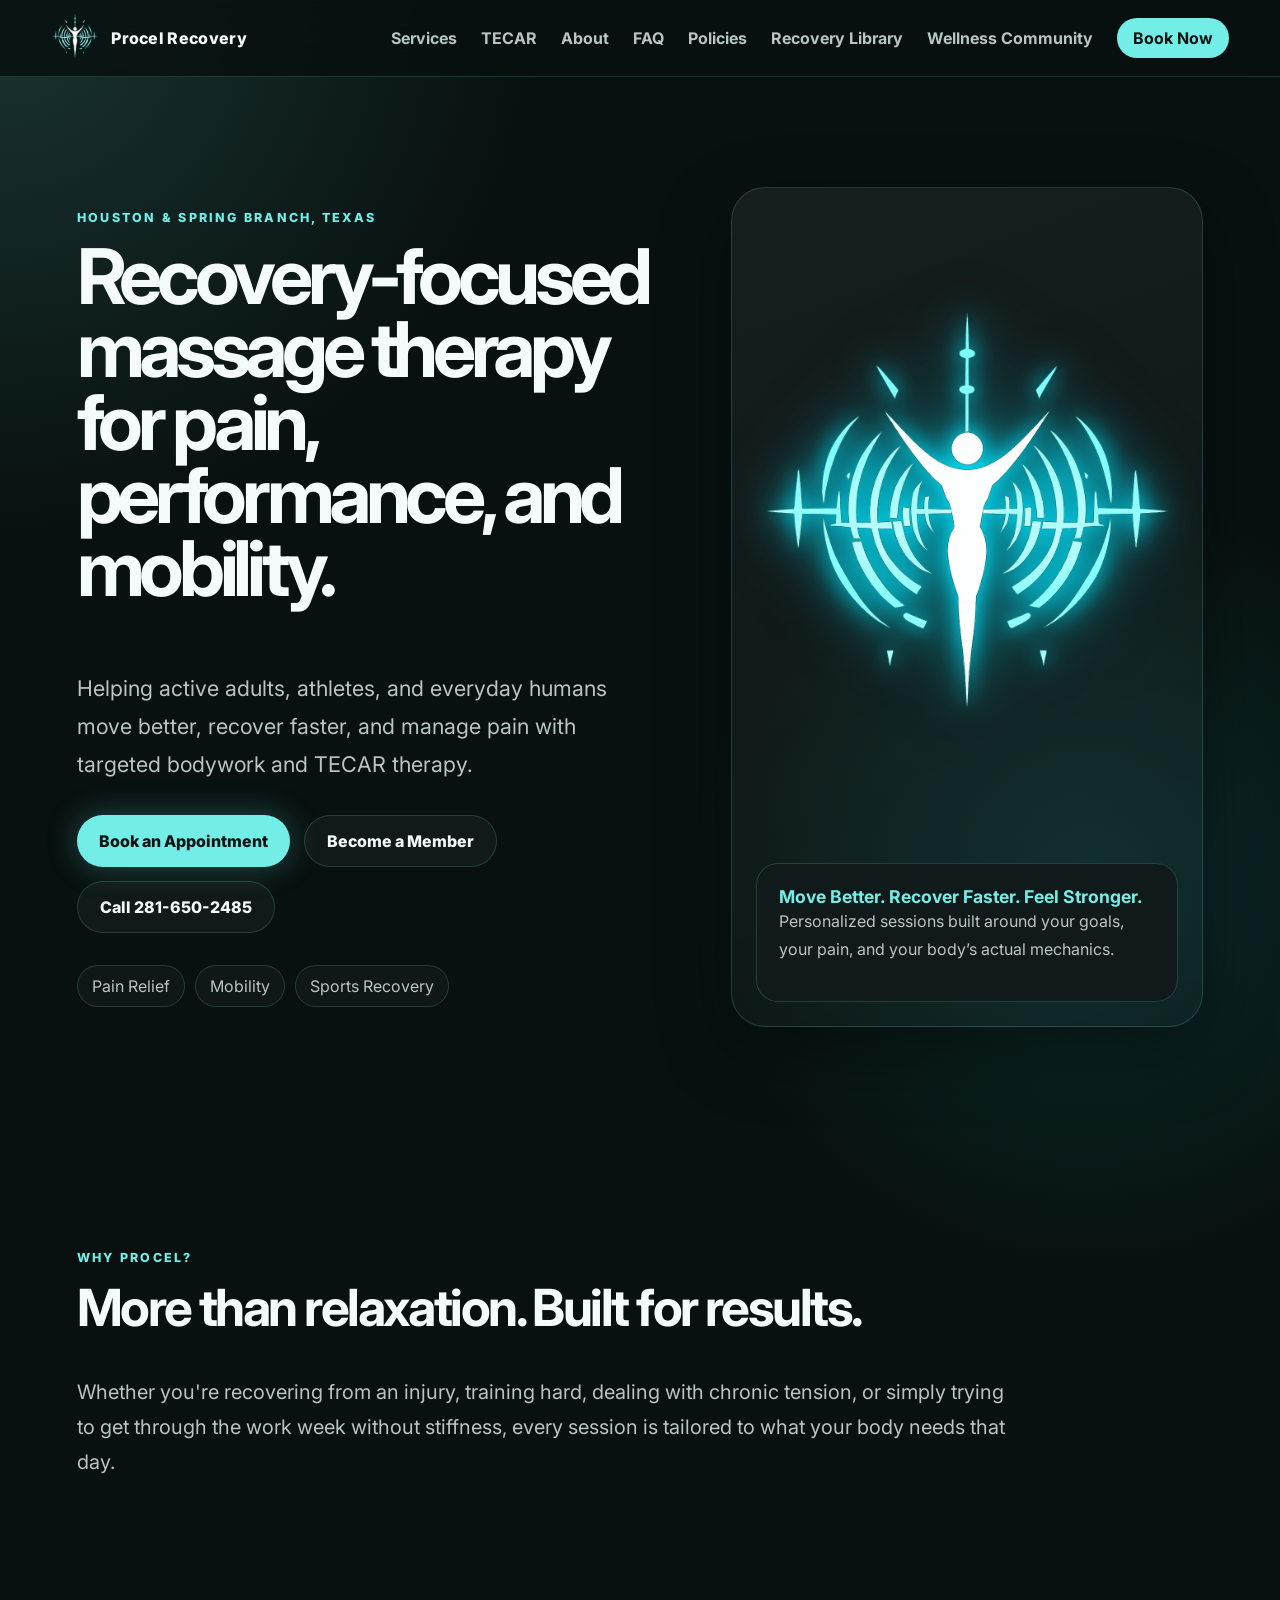
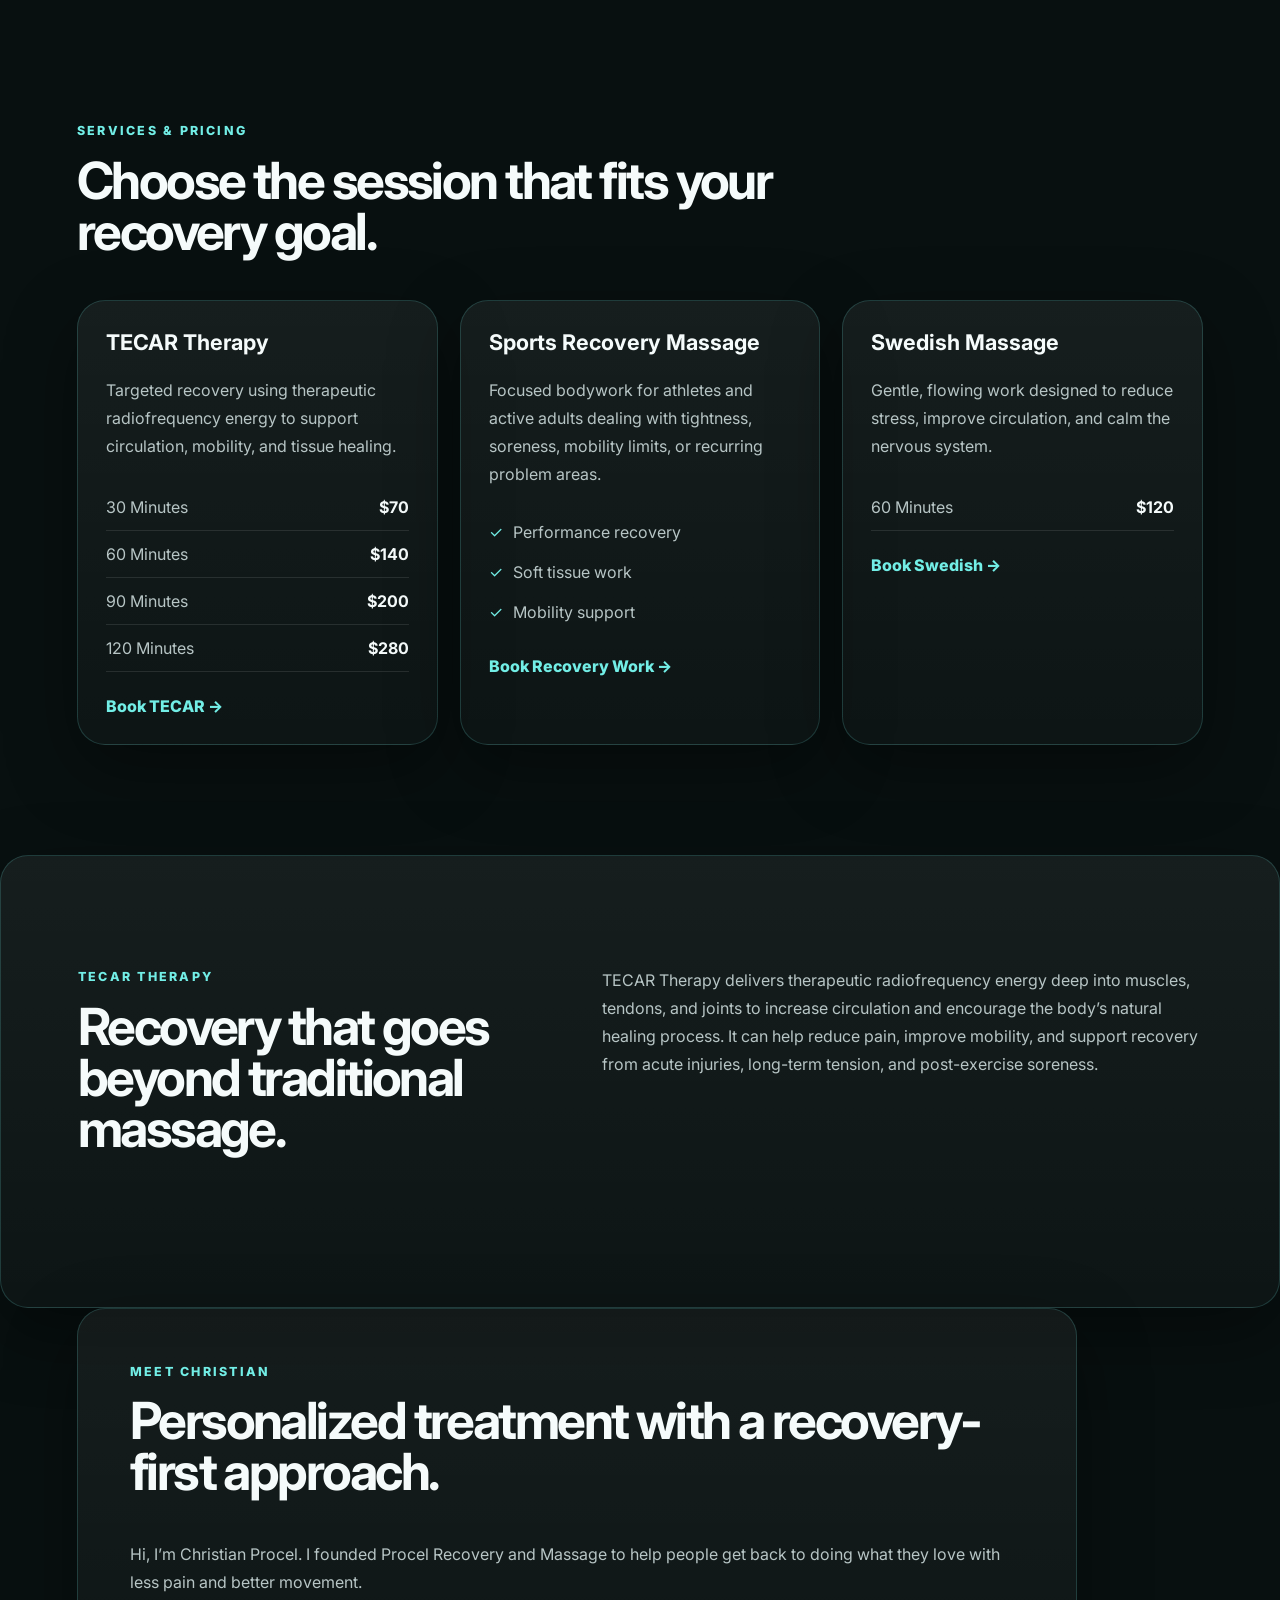
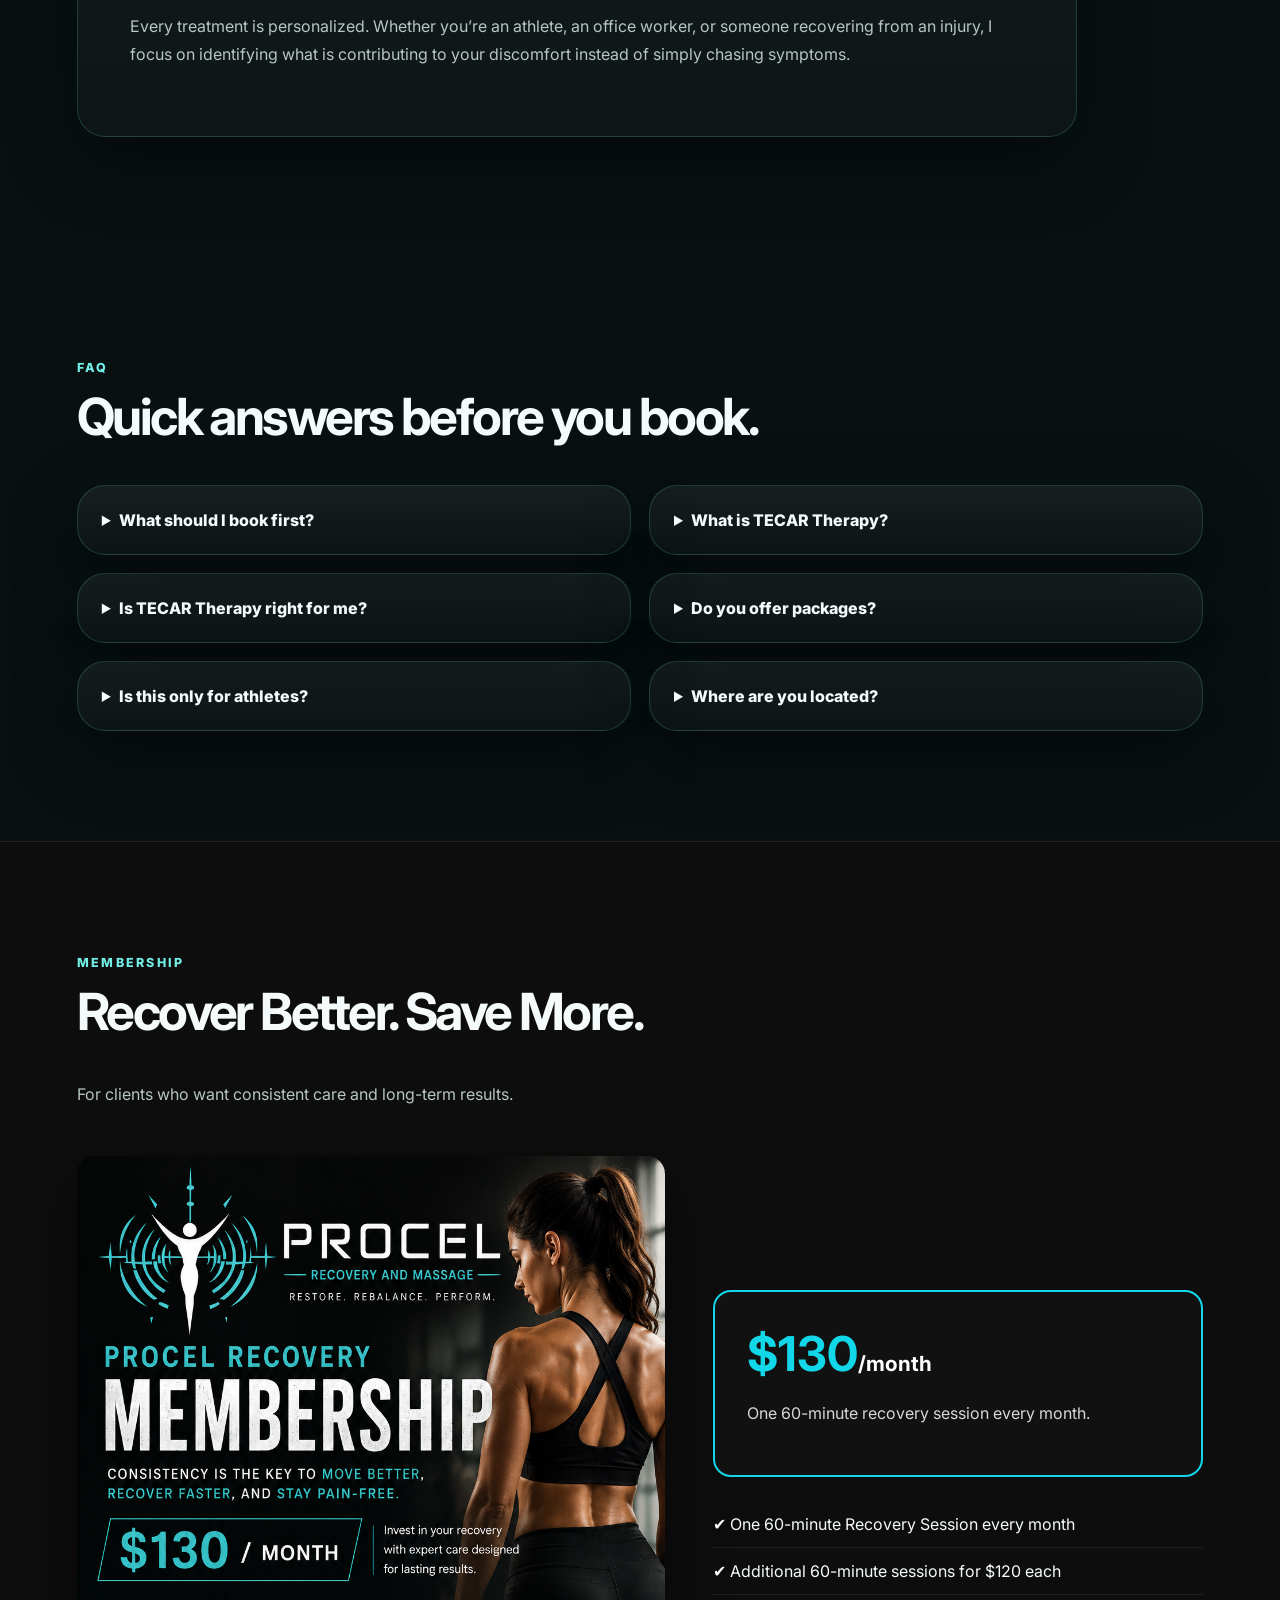
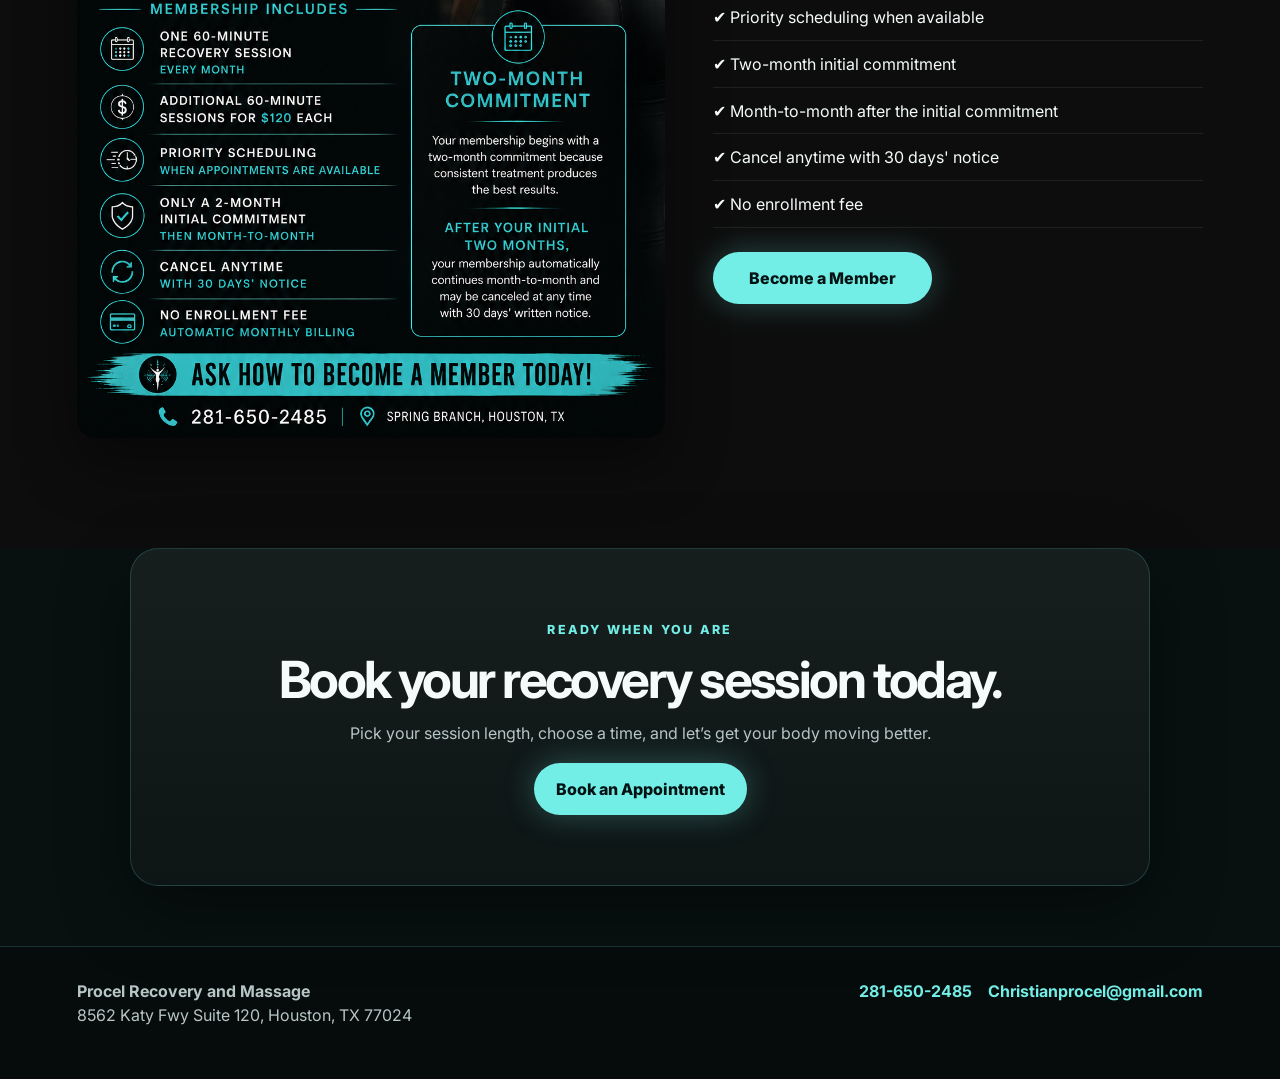
==== index.html @ fd347f40 "Update index.html" ====
<!DOCTYPE html>
<html lang="en">
<head>
  <meta charset="UTF-8" />
  <meta name="viewport" content="width=device-width, initial-scale=1.0" />
  <title>Procel Recovery and Massage | Houston & Spring Branch</title>
  <meta name="description" content="Recovery-focused massage therapy in Houston and Spring Branch. TECAR therapy, sports recovery, mobility work, pain relief, and Swedish massage." />
  <link rel="preconnect" href="https://fonts.googleapis.com">
  <link rel="preconnect" href="https://fonts.gstatic.com" crossorigin>
  <link href="https://fonts.googleapis.com/css2?family=Inter:wght@400;500;600;700;800&display=swap" rel="stylesheet">
  <link rel="stylesheet" href="styles.css" />
</head>
<body>
  <header class="site-header">
    <a class="brand" href="#top" aria-label="Procel Recovery and Massage home">
      <img src="procel-logo.png" alt="Procel Recovery and Massage logo">
      <span>Procel Recovery</span>
    </a>
    <button class="nav-toggle" aria-label="Open menu">☰</button>
    <nav class="site-nav">
      <a href="#services">Services</a>
      <a href="#tecar">TECAR</a>
      <a href="#about">About</a>
      <a href="#faq">FAQ</a>
      <a href="policies.html">Policies</a>
      <a href="recovery-library.html">Recovery Library</a>
      <a href="#partners">Wellness Community</a>
      <a class="nav-book" href="https://ProcelRecovery.as.me/">Book Now</a>
    </nav>
  </header>

  <main id="top">
    <section class="hero section-pad">
      <div class="hero-copy reveal">
        <p class="eyebrow">Houston & Spring Branch, Texas</p>
        <h1>Recovery-focused massage therapy for pain, performance, and mobility.</h1>
        <p class="hero-text">Helping active adults, athletes, and everyday humans move better, recover faster, and manage pain with targeted bodywork and TECAR therapy.</p>
        <div class="hero-actions">
          <a class="button primary" href="https://ProcelRecovery.as.me/">Book an Appointment</a>
          <a class="button secondary" href="#membership">Become a Member</a>
          <a class="button secondary" href="tel:2816502485">Call 281-650-2485</a>
        </div>
        <div class="trust-row">
          <span>Pain Relief</span>
          <span>Mobility</span>
          <span>Sports Recovery</span>
        </div>
      </div>
      <div class="hero-card reveal">
        <img src="procel-logo.png" alt="Procel Recovery and Massage">
        <div class="pulse-card">
          <strong>Move Better. Recover Faster. Feel Stronger.</strong>
          <p>Personalized sessions built around your goals, your pain, and your body’s actual mechanics.</p>
        </div>
      </div>
    </section>

    <section class="section-pad intro reveal">
      <p class="eyebrow">Why Procel?</p>
      <h2>More than relaxation. Built for results.</h2>
      <p>Whether you're recovering from an injury, training hard, dealing with chronic tension, or simply trying to get through the work week without stiffness, every session is tailored to what your body needs that day.</p>
    </section>

    <section id="services" class="section-pad services">
      <div class="section-heading reveal">
        <p class="eyebrow">Services & Pricing</p>
        <h2>Choose the session that fits your recovery goal.</h2>
      </div>
      <div class="cards">
        <article class="service-card reveal">
          <h3>TECAR Therapy</h3>
          <p>Targeted recovery using therapeutic radiofrequency energy to support circulation, mobility, and tissue healing.</p>
          <ul class="price-list">
            <li><span>30 Minutes</span><strong>$70</strong></li>
            <li><span>60 Minutes</span><strong>$140</strong></li>
            <li><span>90 Minutes</span><strong>$200</strong></li>
            <li><span>120 Minutes</span><strong>$280</strong></li>
          </ul>
          <a class="text-link" href="https://ProcelRecovery.as.me/">Book TECAR →</a>
        </article>

        <article class="service-card reveal">
          <h3>Sports Recovery Massage</h3>
          <p>Focused bodywork for athletes and active adults dealing with tightness, soreness, mobility limits, or recurring problem areas.</p>
          <ul class="check-list">
            <li>Performance recovery</li>
            <li>Soft tissue work</li>
            <li>Mobility support</li>
          </ul>
          <a class="text-link" href="https://ProcelRecovery.as.me/">Book Recovery Work →</a>
        </article>

        <article class="service-card reveal">
          <h3>Swedish Massage</h3>
          <p>Gentle, flowing work designed to reduce stress, improve circulation, and calm the nervous system.</p>
          <ul class="price-list">
            <li><span>60 Minutes</span><strong>$120</strong></li>
          </ul>
          <a class="text-link" href="https://ProcelRecovery.as.me/">Book Swedish →</a>
        </article>
      </div>
    </section>

    <section id="tecar" class="section-pad tecar reveal">
      <div>
        <p class="eyebrow">TECAR Therapy</p>
        <h2>Recovery that goes beyond traditional massage.</h2>
      </div>
      <p>TECAR Therapy delivers therapeutic radiofrequency energy deep into muscles, tendons, and joints to increase circulation and encourage the body’s natural healing process. It can help reduce pain, improve mobility, and support recovery from acute injuries, long-term tension, and post-exercise soreness.</p>
    </section>

    <section id="about" class="section-pad about">
      <div class="about-box reveal">
        <p class="eyebrow">Meet Christian</p>
        <h2>Personalized treatment with a recovery-first approach.</h2>
        <p>Hi, I’m Christian Procel. I founded Procel Recovery and Massage to help people get back to doing what they love with less pain and better movement.</p>
        <p>Every treatment is personalized. Whether you’re an athlete, an office worker, or someone recovering from an injury, I focus on identifying what is contributing to your discomfort instead of simply chasing symptoms.</p>
      </div>
    </section>

    <section id="faq" class="section-pad faq">
      <div class="section-heading reveal">
        <p class="eyebrow">FAQ</p>
        <h2>Quick answers before you book.</h2>
      </div>
      <div class="faq-grid">
        <details class="reveal">
          <summary>What should I book first?</summary>
          <p>If you are unsure, start with 60 minutes. Choose 90 or 120 minutes for multiple problem areas or deeper recovery work.</p>
        </details>
        <details class="reveal">
          <summary>What is TECAR Therapy?</summary>
          <p>TECAR uses therapeutic radiofrequency energy to create deep tissue warmth, improve circulation, and support natural recovery.</p>
        </details>
  <details class="reveal"><summary>Is TECAR Therapy right for me?</summary>
  <p>
    TECAR Therapy is safe and effective for many people, but it is not appropriate for everyone.
    TECAR may not be recommended if you have a pacemaker or implanted electronic device, are pregnant,
    have active cancer in the treatment area, an active infection or fever, uncontrolled bleeding or a
    bleeding disorder, severe loss of sensation in the treatment area, or certain metal implants depending
    on their location and the treatment area.
  </p>
  <p>
    Before every session, we will review your health history to make sure TECAR Therapy is appropriate
    for you. If there are any concerns, I can discuss alternative treatment options or adjust your session.
  </p>
</details>

<details class="reveal">
  <summary>Do you offer packages?</summary>
  <p>
    Yes. I offer a package of 5 one-hour sessions for $600 and a package of
    5 ninety-minute sessions for $900.
  </p>
  <p>
    Packages are a great option for clients recovering from an injury, managing chronic pain,
    or working toward long-term mobility goals.
  </p>
</details>
      <details class="reveal">
  <summary>Is this only for athletes?</summary>
  <p>No. Athletes love recovery work, but this is also for people with desk tension, chronic tightness, stress, and everyday aches.</p>
</details>
        <details class="reveal">
          <summary>Where are you located?</summary>
          <p>8562 Katy Fwy Suite 120, Houston, TX 77024, serving Houston and Spring Branch.</p>
        </details>
      </div>
    </section>
<section id="membership" class="section-pad membership">

    <div class="section-heading reveal">
        <p class="eyebrow">Membership</p>
        <h2>Recover Better. Save More.</h2>
        <p>
            For clients who want consistent care and long-term results.
        </p>
    </div>

    <div class="membership-grid">

        <div class="membership-image reveal">
            <img src="membership-flyer.png" alt="Procel Recovery Membership">
        </div>

        <div class="membership-details reveal">

            <div class="price-box">
                <h3>$130<span>/month</span></h3>
                <p>One 60-minute recovery session every month.</p>
            </div>

            <ul class="membership-list">
                <li>✔ One 60-minute Recovery Session every month</li>
                <li>✔ Additional 60-minute sessions for $120 each</li>
                <li>✔ Priority scheduling when available</li>
                <li>✔ Two-month initial commitment</li>
                <li>✔ Month-to-month after the initial commitment</li>
                <li>✔ Cancel anytime with 30 days' notice</li>
                <li>✔ No enrollment fee</li>
            </ul>

            <a class="button primary"
               href="https://ProcelRecovery.as.me/"
               target="_blank">
               Become a Member
            </a>

        </div>

    </div>

</section>
    <section class="cta section-pad reveal">
      <p class="eyebrow">Ready when you are</p>
      <h2>Book your recovery session today.</h2>
      <p>Pick your session length, choose a time, and let’s get your body moving better.</p>
      <a class="button primary" href="https://ProcelRecovery.as.me/">Book an Appointment</a>
    </section>
  </main>

  <footer class="site-footer">
    <div>
      <strong>Procel Recovery and Massage</strong>
      <p>8562 Katy Fwy Suite 120, Houston, TX 77024</p>
    </div>
    <div class="footer-links">
      <a href="tel:2816502485">281-650-2485</a>
      <a href="mailto:Christianprocel@gmail.com">Christianprocel@gmail.com</a>
    </div>
  </footer>

  <script src="script.js"></script>
</body>
</html>
---- styles.css ----
:root {
  --bg: #081010;
  --panel: #111a1b;
  --panel-2: #172223;
  --text: #f5fbfb;
  --muted: #b7c5c5;
  --teal: #72eee6;
  --teal-dark: #1aa7a1;
  --line: rgba(114, 238, 230, .18);
  --shadow: 0 24px 70px rgba(0,0,0,.38);
}

* { box-sizing: border-box; }
html { scroll-behavior: smooth; }
body {
  margin: 0;
  font-family: Inter, system-ui, -apple-system, BlinkMacSystemFont, "Segoe UI", sans-serif;
  color: var(--text);
  background:
    radial-gradient(circle at top left, rgba(114,238,230,.16), transparent 34rem),
    radial-gradient(circle at 85% 15%, rgba(26,167,161,.18), transparent 25rem),
    var(--bg);
}

a { color: inherit; }

.site-header {
  position: sticky;
  top: 0;
  z-index: 20;
  display: flex;
  align-items: center;
  justify-content: space-between;
  padding: 14px clamp(18px, 4vw, 56px);
  background: rgba(8,16,16,.84);
  border-bottom: 1px solid var(--line);
  backdrop-filter: blur(16px);
}

.brand {
  display: flex;
  align-items: center;
  gap: 12px;
  text-decoration: none;
  font-weight: 800;
  letter-spacing: .02em;
}
.brand img { width: 48px; height: 48px; object-fit: cover; border-radius: 10px; }

.site-nav { display: flex; align-items: center; gap: 24px; color: var(--muted); font-weight: 700; }
.site-nav a { text-decoration: none; }
.site-nav a:hover { color: var(--teal); }
.nav-book { padding: 10px 16px; color: #031313 !important; background: var(--teal); border-radius: 999px; }
.nav-toggle { display: none; background: none; color: var(--text); border: 0; font-size: 28px; }

.section-pad { padding: clamp(64px, 9vw, 110px) clamp(20px, 6vw, 88px); }
.hero { display: grid; grid-template-columns: 1.1fr .9fr; gap: clamp(36px, 6vw, 90px); align-items: center; min-height: 88vh; }
.eyebrow { color: var(--teal); text-transform: uppercase; letter-spacing: .18em; font-size: .78rem; font-weight: 800; }
h1, h2, h3, p { margin-top: 0; }
h1 { font-size: clamp(2.5rem, 6vw, 5.7rem); line-height: .95; letter-spacing: -.07em; max-width: 950px; }
h2 { font-size: clamp(2rem, 4vw, 3.8rem); line-height: 1; letter-spacing: -.05em; }
h3 { font-size: 1.35rem; }
p { color: var(--muted); line-height: 1.75; }
.hero-text { font-size: clamp(1.05rem, 2vw, 1.35rem); max-width: 740px; }
.hero-actions { display: flex; flex-wrap: wrap; gap: 14px; margin: 32px 0; }
.button { display: inline-flex; align-items: center; justify-content: center; min-height: 52px; padding: 0 22px; border-radius: 999px; text-decoration: none; font-weight: 800; }
.primary { background: var(--teal); color: #031313; box-shadow: 0 0 32px rgba(114,238,230,.28); }
.secondary { border: 1px solid var(--line); color: var(--text); background: rgba(255,255,255,.04); }
.trust-row { display: flex; flex-wrap: wrap; gap: 10px; color: var(--muted); }
.trust-row span { border: 1px solid var(--line); padding: 10px 14px; border-radius: 999px; background: rgba(255,255,255,.03); }
.hero-card { border: 1px solid var(--line); border-radius: 34px; padding: 24px; background: linear-gradient(160deg, rgba(255,255,255,.06), rgba(255,255,255,.02)); box-shadow: var(--shadow); }
.hero-card img { width: 100%; display: block; border-radius: 22px; }
.pulse-card { margin-top: 18px; padding: 22px; border-radius: 22px; background: var(--panel); border: 1px solid var(--line); }
.pulse-card strong { color: var(--teal); font-size: 1.1rem; }

.intro { max-width: 1100px; }
.intro p:last-child { font-size: 1.25rem; }
.section-heading { max-width: 850px; margin-bottom: 34px; }
.cards { display: grid; grid-template-columns: repeat(3, minmax(0, 1fr)); gap: 22px; }
.service-card, details, .about-box, .tecar, .cta {
  border: 1px solid var(--line);
  background: linear-gradient(180deg, rgba(255,255,255,.06), rgba(255,255,255,.025));
  border-radius: 28px;
  box-shadow: var(--shadow);
}
.service-card { padding: 28px; min-height: 390px; }
.price-list, .check-list { list-style: none; padding: 0; margin: 24px 0; }
.price-list li { display: flex; justify-content: space-between; gap: 18px; padding: 13px 0; border-bottom: 1px solid rgba(255,255,255,.1); color: var(--muted); }
.price-list strong { color: var(--text); }
.check-list li { padding: 10px 0; color: var(--muted); }
.check-list li::before { content: "✓"; color: var(--teal); margin-right: 10px; }
.text-link { color: var(--teal); text-decoration: none; font-weight: 800; }
.tecar { display: grid; grid-template-columns: .9fr 1.1fr; gap: 34px; align-items: start; }
.about { padding-top: 0; }
.about-box { max-width: 1000px; padding: clamp(28px, 5vw, 52px); }
.faq-grid { display: grid; grid-template-columns: repeat(2, minmax(0, 1fr)); gap: 18px; }
details { padding: 24px; }
summary { cursor: pointer; font-weight: 800; color: var(--text); }
details p { margin: 16px 0 0; }
.cta { text-align: center; max-width: 1020px; margin: 0 auto 60px; padding: clamp(36px, 6vw, 70px); }
.cta h2 { margin-bottom: 14px; }
.site-footer { display: flex; justify-content: space-between; gap: 22px; padding: 34px clamp(20px, 6vw, 88px); border-top: 1px solid var(--line); color: var(--muted); background: #060b0b; }
.footer-links { display: flex; flex-wrap: wrap; gap: 16px; }
.footer-links a { color: var(--teal); text-decoration: none; font-weight: 700; }
.reveal { opacity: 0; transform: translateY(20px); transition: opacity .7s ease, transform .7s ease; }
.reveal.visible { opacity: 1; transform: translateY(0); }

@media (max-width: 900px) {
  .nav-toggle { display: block; }
  .site-nav { position: absolute; top: 77px; left: 14px; right: 14px; display: none; flex-direction: column; align-items: stretch; padding: 18px; background: var(--panel); border: 1px solid var(--line); border-radius: 22px; }
  .site-nav.open { display: flex; }
  .hero, .tecar { grid-template-columns: 1fr; }
  .cards, .faq-grid { grid-template-columns: 1fr; }
  .site-footer { flex-direction: column; }
  h1 { font-size: clamp(2.65rem, 14vw, 4rem); }
}

.hero-card img {
  filter:
    drop-shadow(0 0 10px #00e5ff)
    drop-shadow(0 0 20px rgba(0, 229, 255, 0.55))
    drop-shadow(0 0 35px rgba(0, 229, 255, 0.3));
  animation: logoPulse 2.8s ease-in-out infinite;
}

@keyframes logoPulse {
  0%, 100% {
    filter:
      drop-shadow(0 0 8px #00e5ff)
      drop-shadow(0 0 18px rgba(0, 229, 255, 0.45))
      drop-shadow(0 0 30px rgba(0, 229, 255, 0.25));
    transform: scale(1);
  }

  50% {
    filter:
      drop-shadow(0 0 14px #00e5ff)
      drop-shadow(0 0 28px rgba(0, 229, 255, 0.65))
      drop-shadow(0 0 45px rgba(0, 229, 255, 0.35));
    transform: scale(1.02);
  }
}
/* ==========================
   MEMBERSHIP SECTION
========================== */

.membership{
    background:#0d0d0d;
    border-top:1px solid rgba(255,255,255,.08);
}

.membership-grid{
    display:grid;
    grid-template-columns:1.2fr 1fr;
    gap:3rem;
    align-items:center;
    margin-top:3rem;
}

.membership-image img{
    width:100%;
    border-radius:18px;
    box-shadow:0 25px 60px rgba(0,0,0,.45);
    display:block;
}

.membership-details{
    display:flex;
    flex-direction:column;
    gap:1.5rem;
}

.price-box{
    background:#111;
    border:2px solid #12d7e8;
    border-radius:18px;
    padding:2rem;
}

.price-box h3{
    margin:0;
    font-size:3rem;
    color:#12d7e8;
}

.price-box span{
    font-size:1.3rem;
    color:#ffffff;
}

.price-box p{
    margin-top:1rem;
    color:#d7d7d7;
}

.membership-list{
    list-style:none;
    padding:0;
    margin:0;
}

.membership-list li{
    padding:.8rem 0;
    border-bottom:1px solid rgba(255,255,255,.08);
}

#membership .button{
    width:fit-content;
    padding:16px 36px;
}

@media(max-width:900px){

    .membership-grid{
        grid-template-columns:1fr;
    }

    .membership-image{
        order:1;
    }

    .membership-details{
        order:2;
    }

    .price-box h3{
        font-size:2.3rem;
    }

}
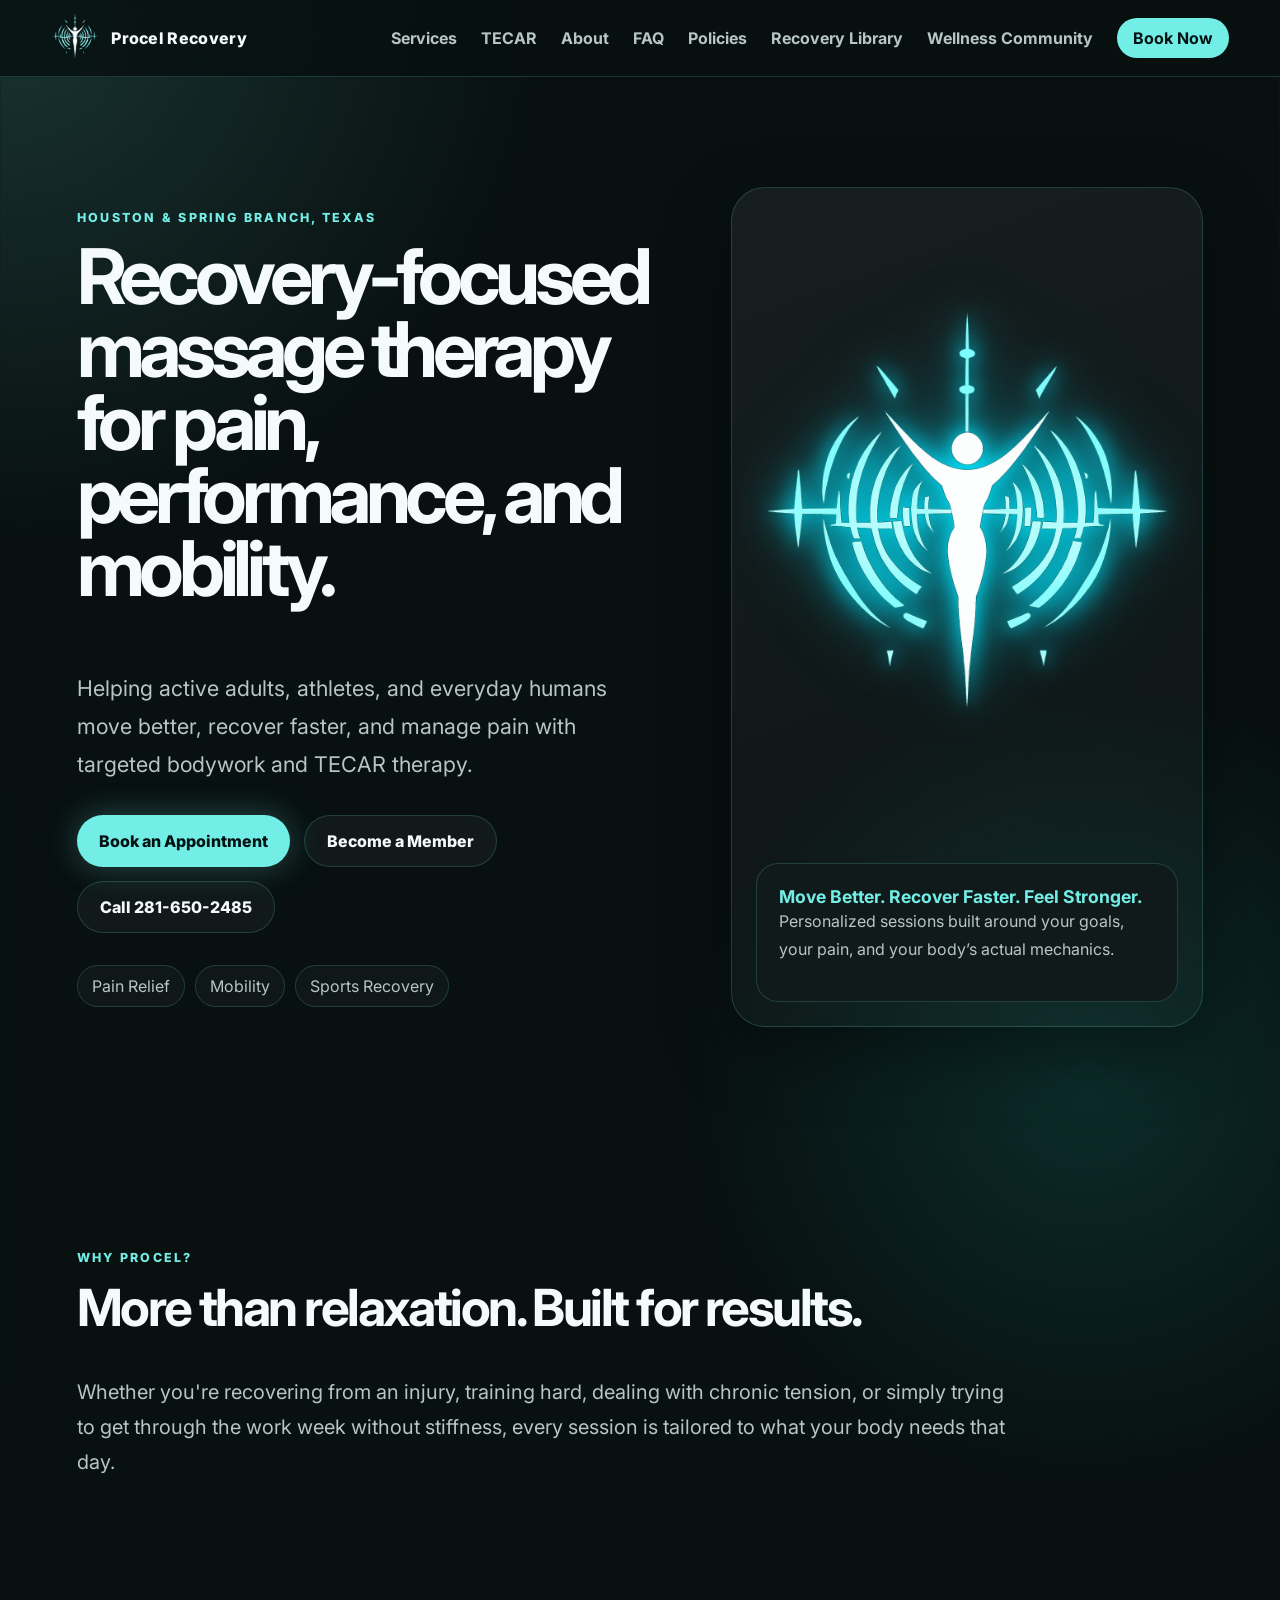
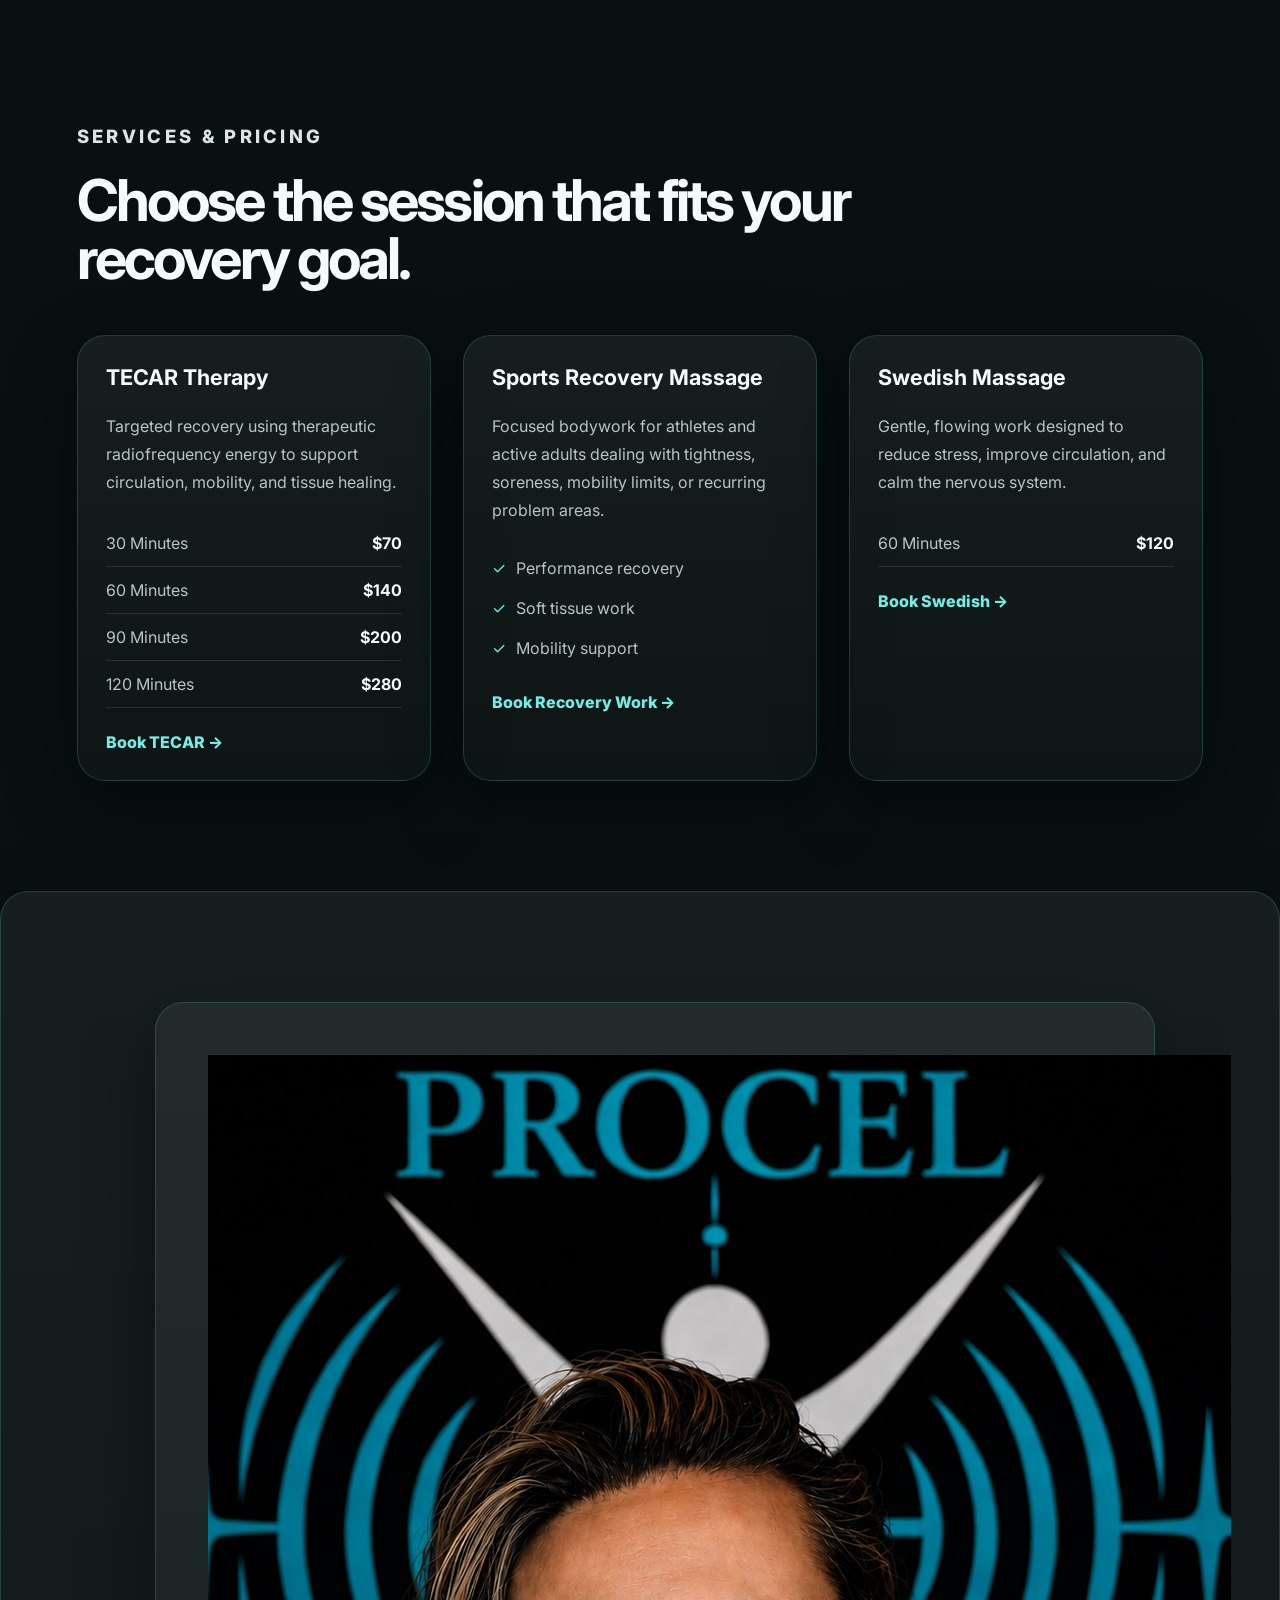
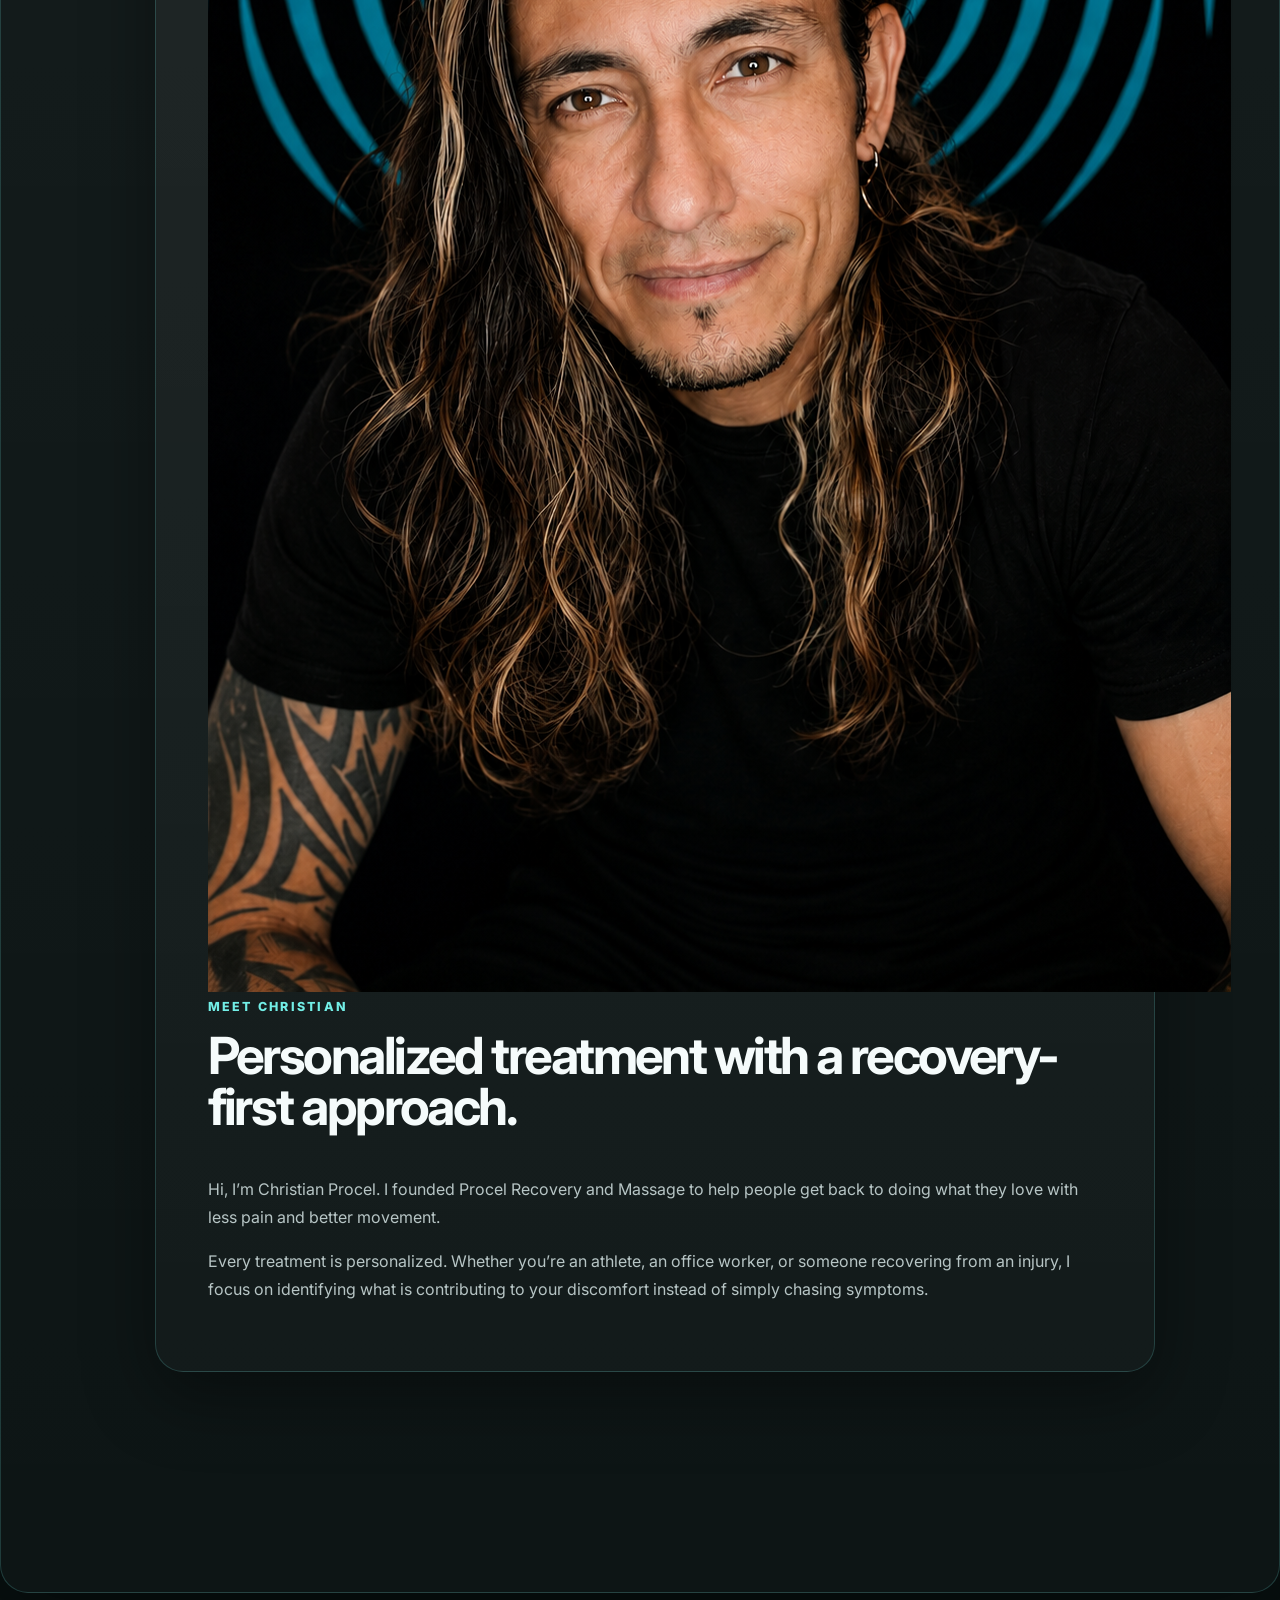
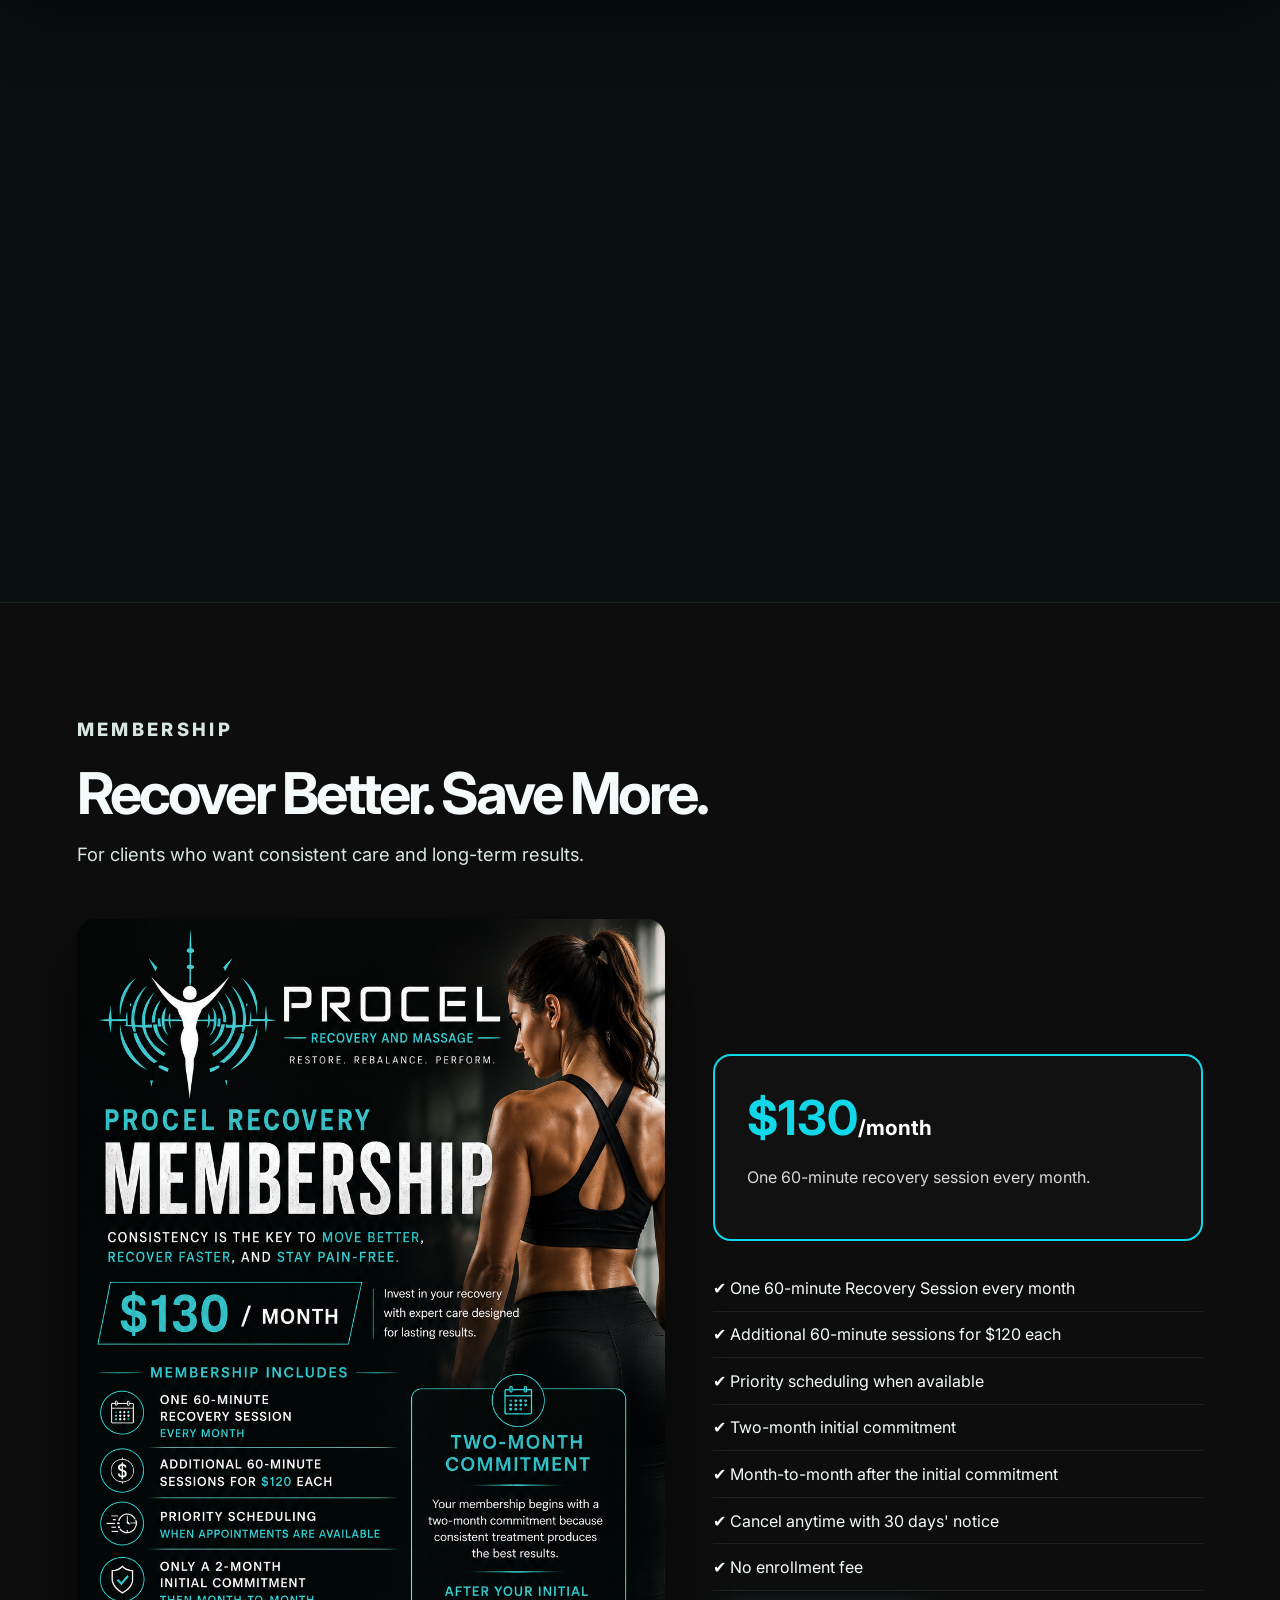
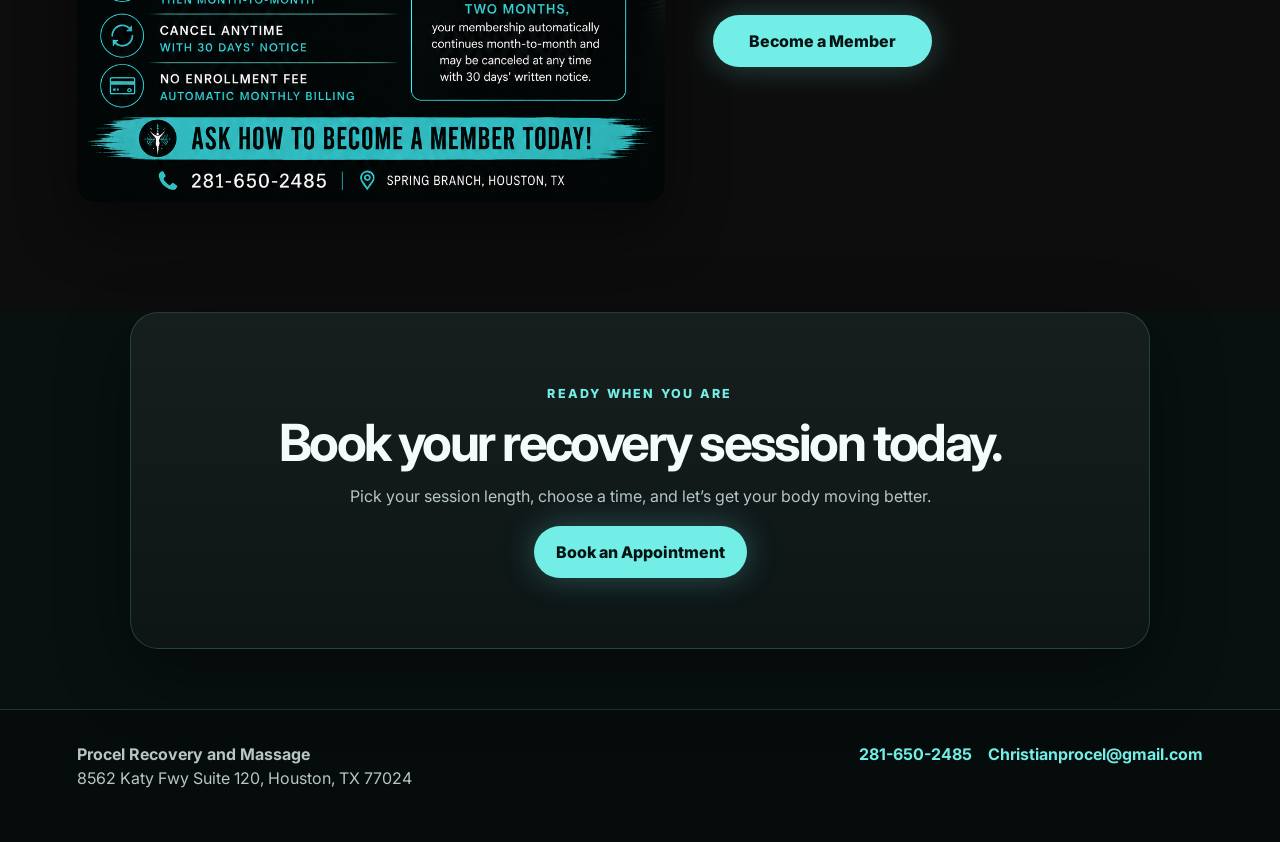
==== commit 98d3f26e: "Update index.html" ====
--- a/index.html
+++ b/index.html
@@ -24,7 +24,7 @@
       <a href="#faq">FAQ</a>
       <a href="policies.html">Policies</a>
       <a href="recovery-library.html">Recovery Library</a>
-      <a href="#partners">Wellness Community</a>
+      <a href="partners.html">Wellness Community</a>
       <a class="nav-book" href="https://ProcelRecovery.as.me/">Book Now</a>
     </nav>
   </header>
@@ -102,14 +102,24 @@
     </section>
 
     <section id="tecar" class="section-pad tecar reveal">
-      <div>
-        <p class="eyebrow">TECAR Therapy</p>
-        <h2>Recovery that goes beyond traditional massage.</h2>
-      </div>
-      <p>TECAR Therapy delivers therapeutic radiofrequency energy deep into muscles, tendons, and joints to increase circulation and encourage the body’s natural healing process. It can help reduce pain, improve mobility, and support recovery from acute injuries, long-term tension, and post-exercise soreness.</p>
-    </section>
-
-    <section id="about" class="section-pad about">
+     <section id="about" class="section-pad about">
+  <div class="about-box about-profile reveal">
+
+    <div class="about-photo">
+      <img src="Christian-Procel.png" alt="Christian Procel, founder of Procel Recovery and Massage">
+    </div>
+
+    <div class="about-content">
+      <p class="eyebrow">Meet Christian</p>
+      <h2>Personalized treatment with a recovery-first approach.</h2>
+
+      <p>Hi, I’m Christian Procel. I founded Procel Recovery and Massage to help people get back to doing what they love with less pain and better movement.</p>
+
+      <p>Every treatment is personalized. Whether you’re an athlete, an office worker, or someone recovering from an injury, I focus on identifying what is contributing to your discomfort instead of simply chasing symptoms.</p>
+    </div>
+
+  </div>
+</section>
       <div class="about-box reveal">
         <p class="eyebrow">Meet Christian</p>
         <h2>Personalized treatment with a recovery-first approach.</h2>
--- a/styles.css
+++ b/styles.css
@@ -228,3 +228,61 @@
     }
 
 }
+/* Wellness Community */
+.cards{
+    display:grid;
+    grid-template-columns:repeat(auto-fit,minmax(320px,1fr));
+    gap:2rem;
+    margin-top:3rem;
+}
+
+.card{
+    background:rgba(255,255,255,.04);
+    border:1px solid rgba(255,255,255,.08);
+    border-radius:20px;
+    overflow:hidden;
+    transition:.3s;
+}
+
+.card:hover{
+    transform:translateY(-6px);
+    border-color:#5ff2d0;
+    box-shadow:0 15px 35px rgba(95,242,208,.15);
+}
+
+.card img{
+    width:100%;
+    height:240px;
+    object-fit:contain;
+    background:#fff;
+    padding:1rem;
+}
+
+.card h3{
+    margin:1.25rem 1.25rem .5rem;
+}
+
+.card p{
+    margin:0 1.25rem 1.5rem;
+    color:#c9d6d2;
+    line-height:1.6;
+}
+
+.card .button{
+    margin:0 1.25rem 1.5rem;
+    display:inline-block;
+}
+.section-heading p{
+    font-size:1.15rem;
+    line-height:1.8;
+    max-width:850px;
+    color:#d8e6e2;
+}
+.section-heading h2{
+    font-size:3.6rem;
+    margin-bottom:1rem;
+}
+.card .button:hover{
+    transform:translateY(-2px);
+    box-shadow:0 8px 20px rgba(95,242,208,.35);
+}
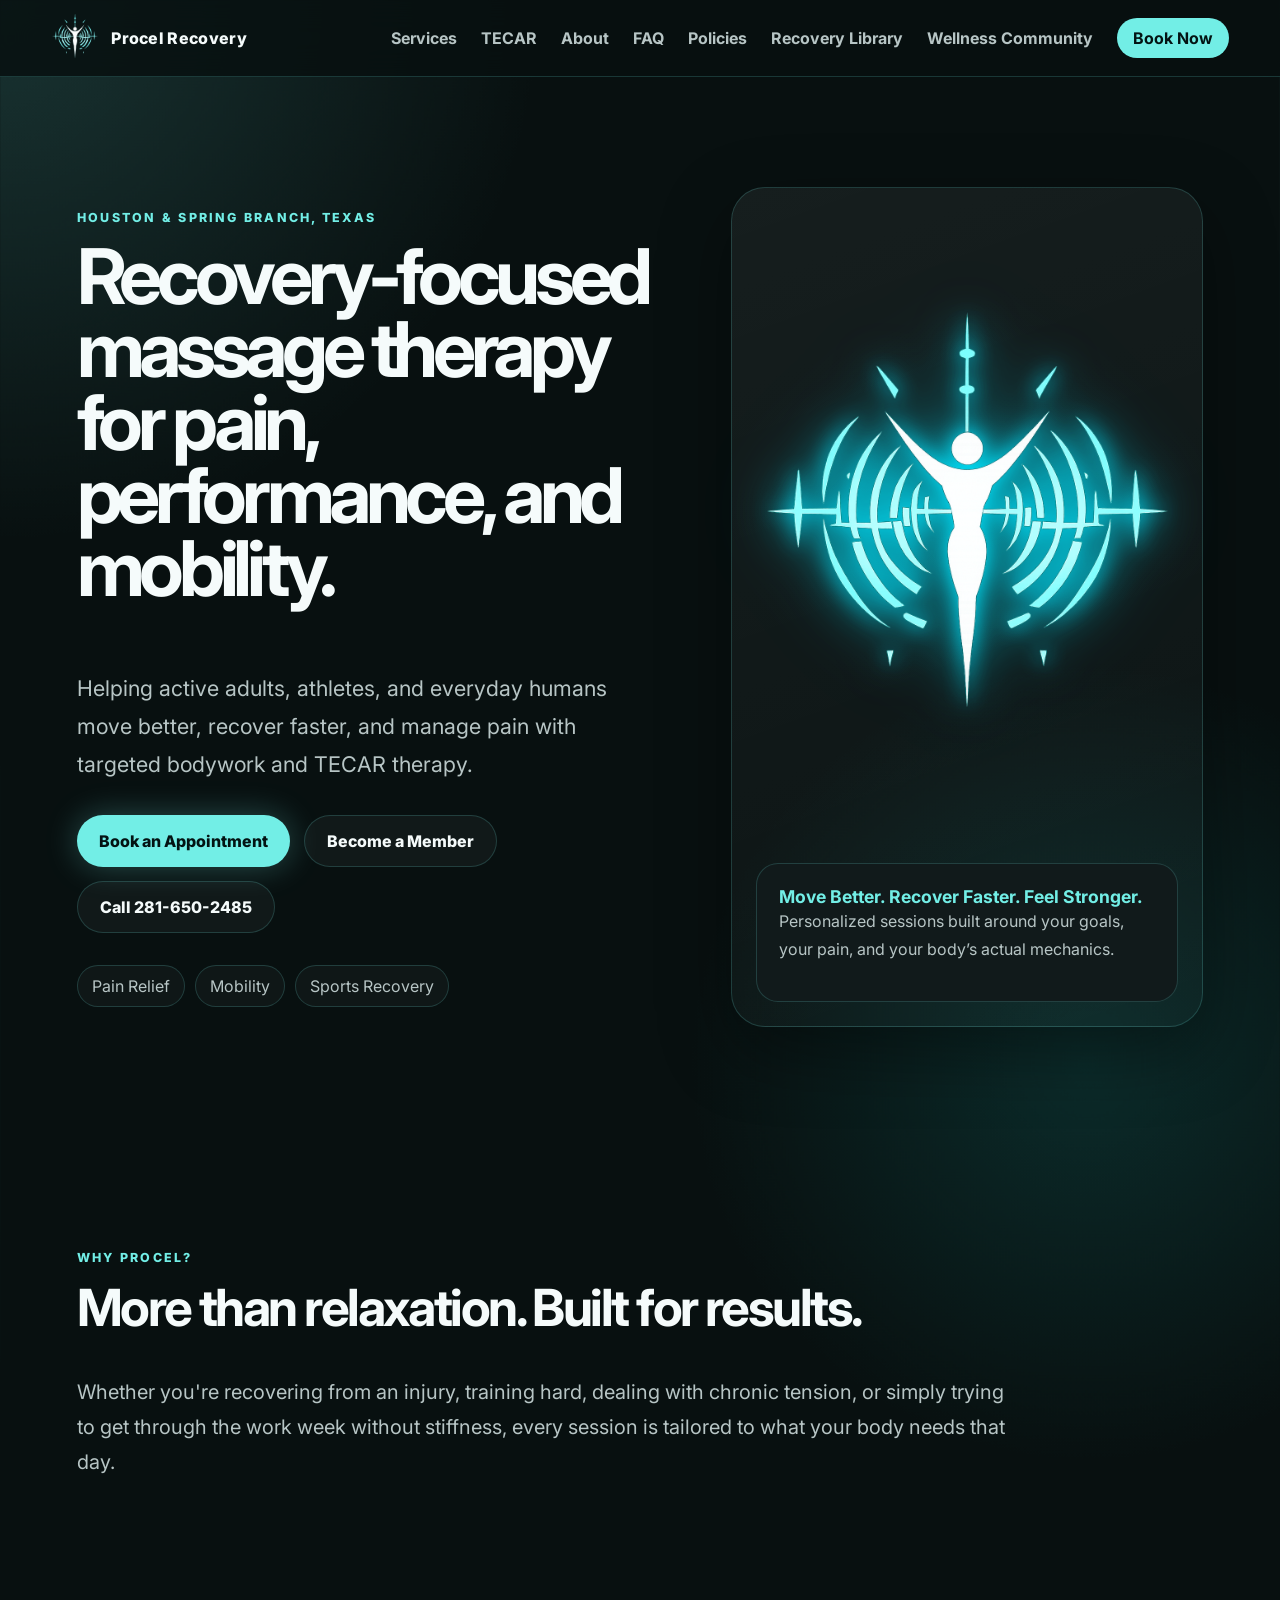
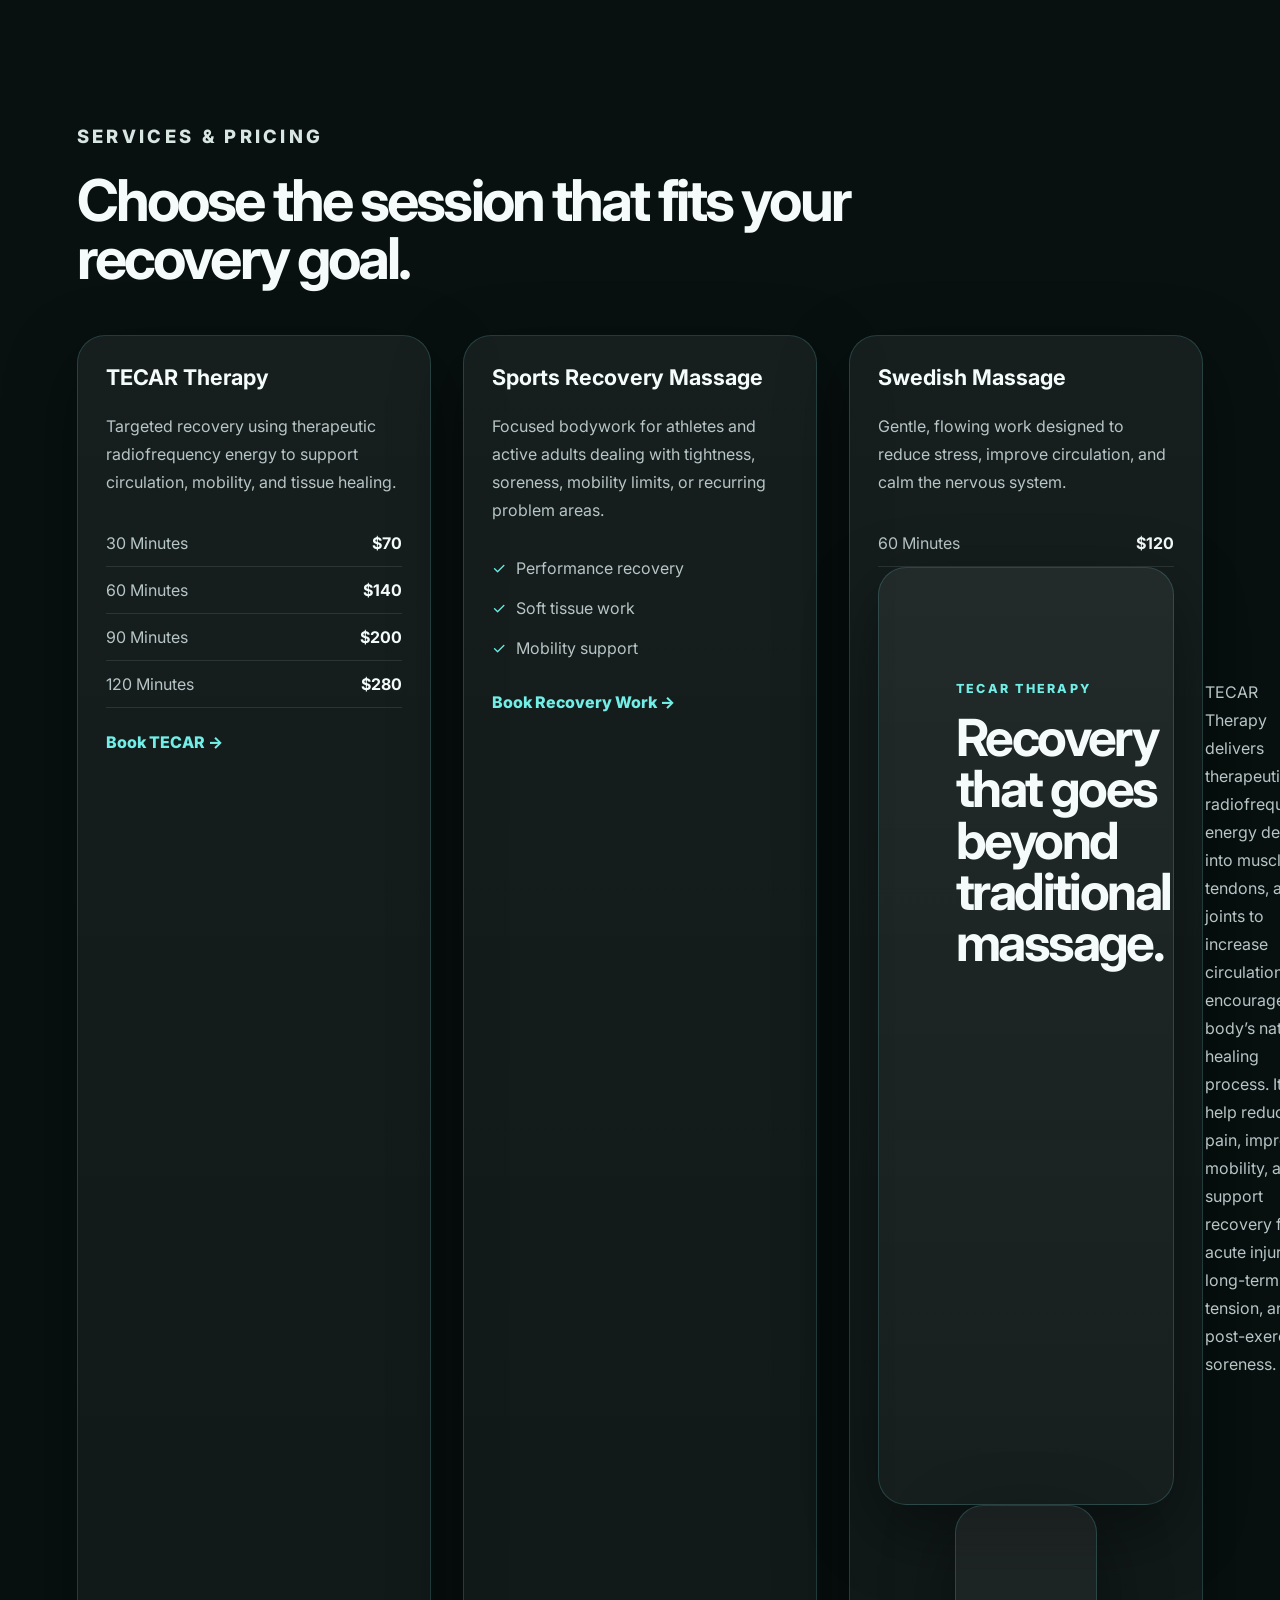
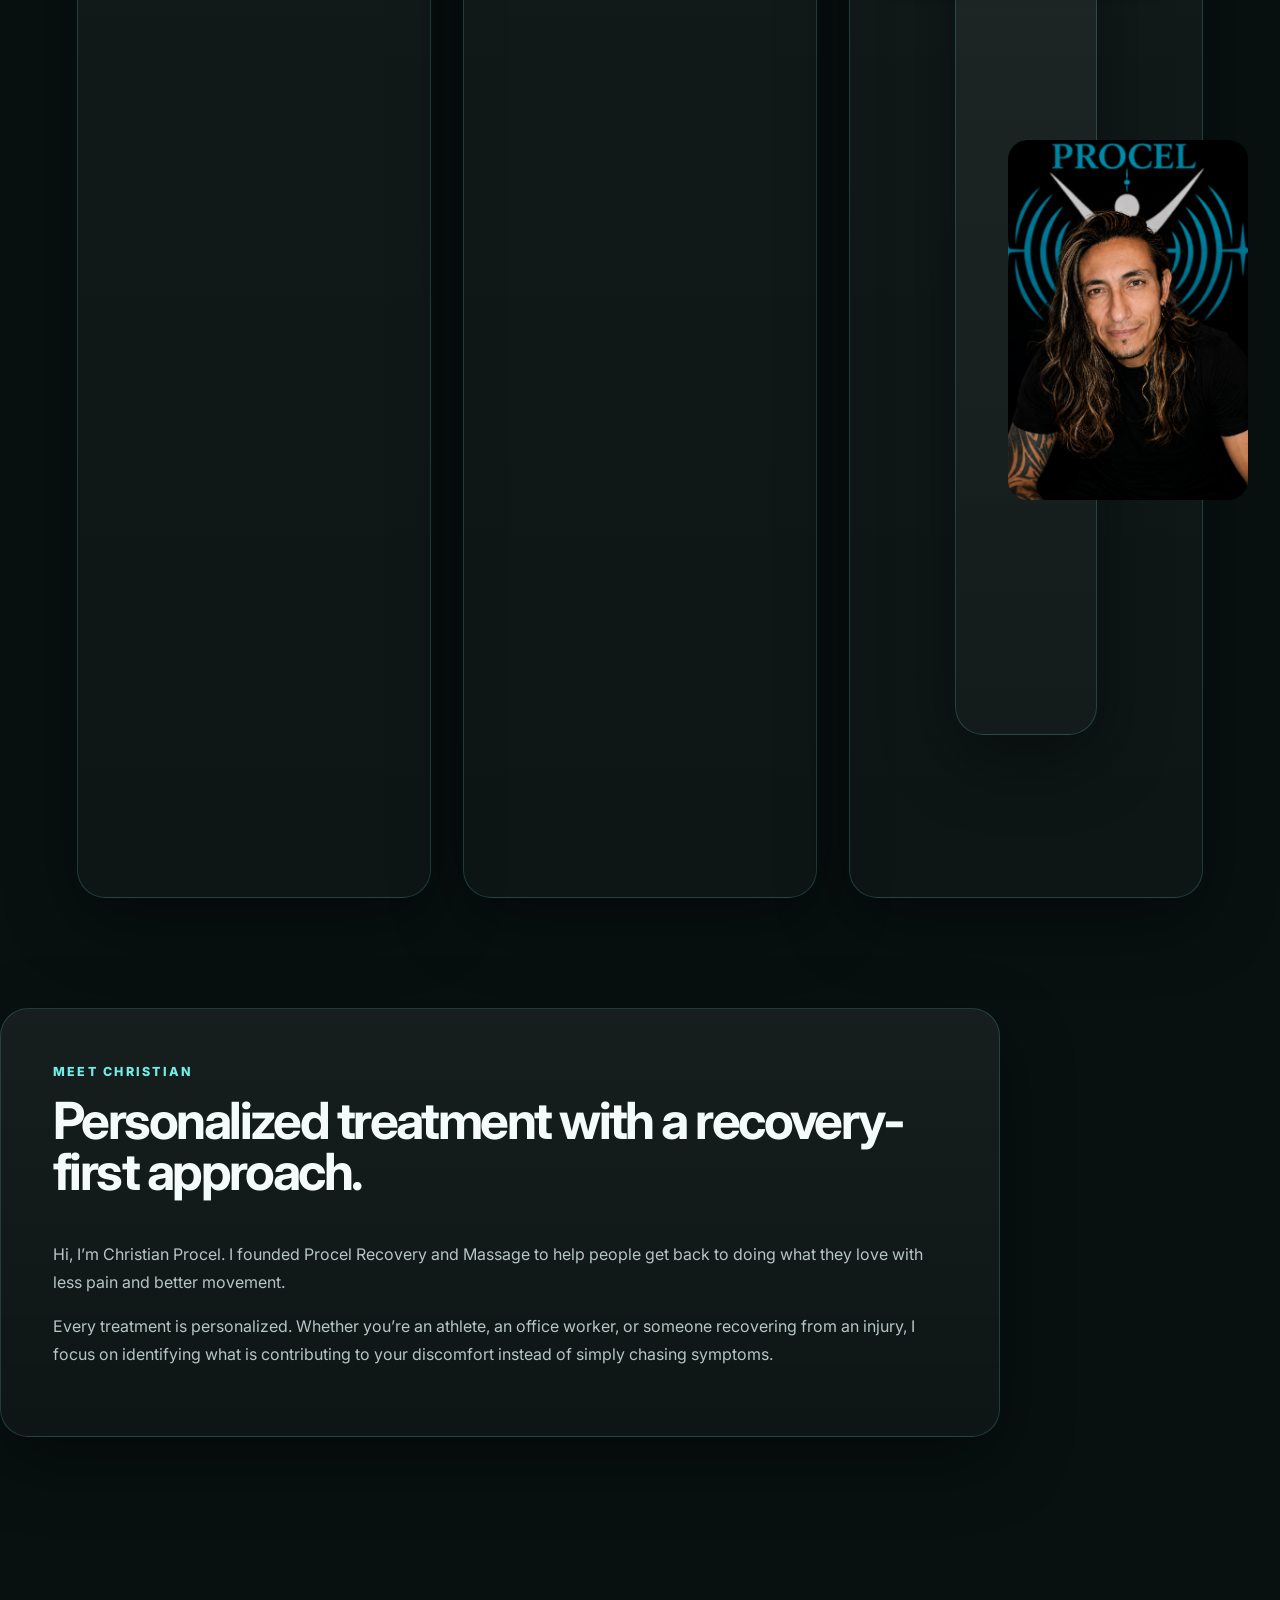
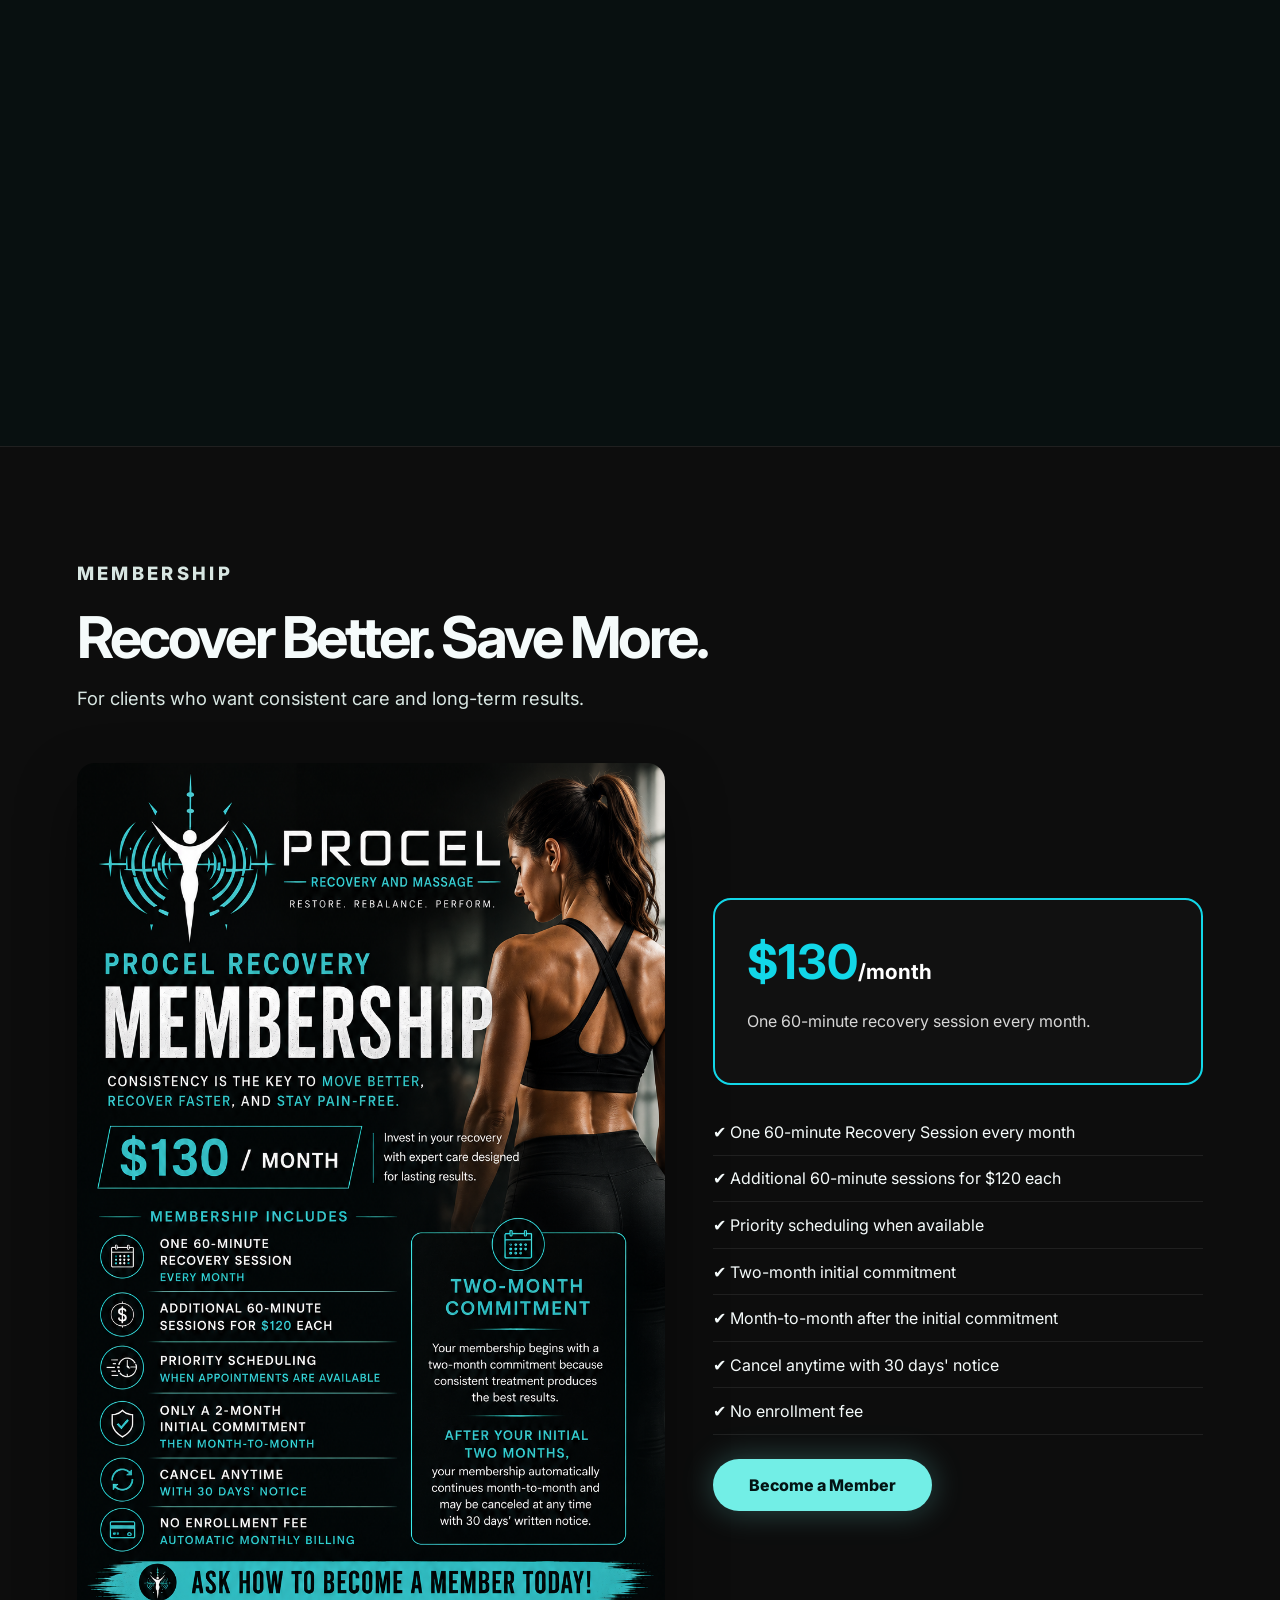
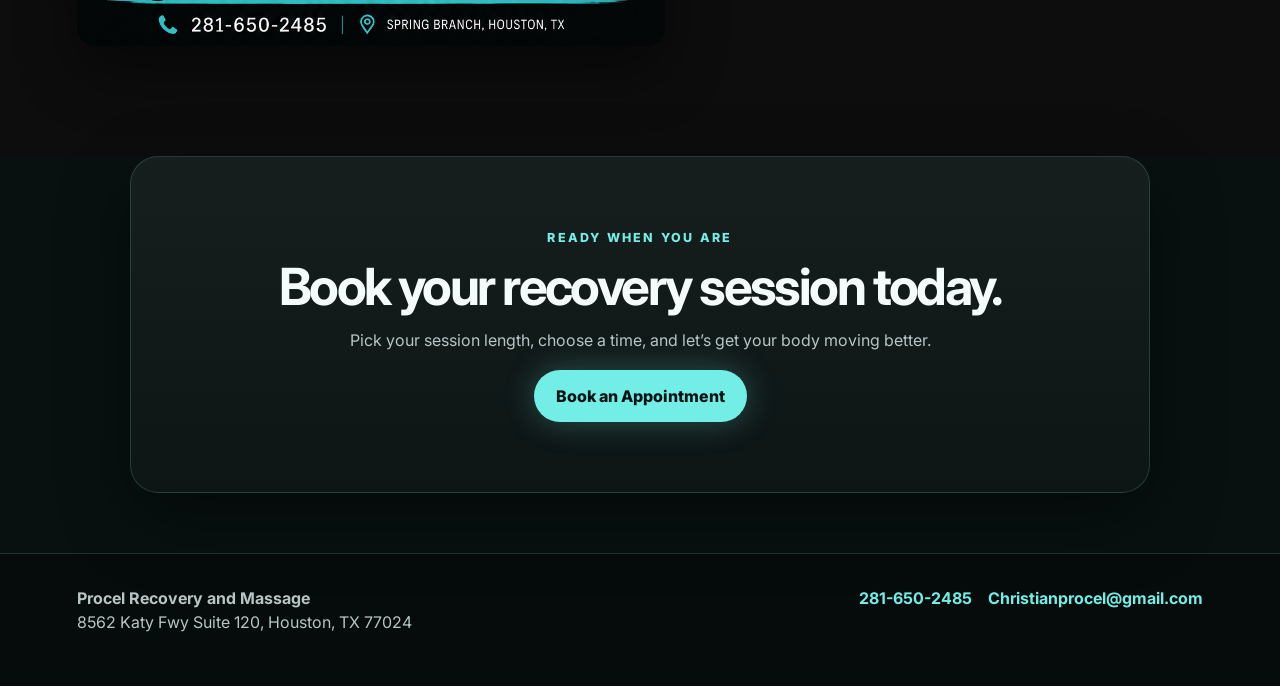
==== commit 78df3bc8: "Update index.html" ====
--- a/index.html
+++ b/index.html
@@ -95,14 +95,15 @@
           <p>Gentle, flowing work designed to reduce stress, improve circulation, and calm the nervous system.</p>
           <ul class="price-list">
             <li><span>60 Minutes</span><strong>$120</strong></li>
-          </ul>
-          <a class="text-link" href="https://ProcelRecovery.as.me/">Book Swedish →</a>
-        </article>
-      </div>
-    </section>
-
-    <section id="tecar" class="section-pad tecar reveal">
-     <section id="about" class="section-pad about">
+          <section id="tecar" class="section-pad tecar reveal">
+  <div>
+    <p class="eyebrow">TECAR Therapy</p>
+    <h2>Recovery that goes beyond traditional massage.</h2>
+  </div>
+  <p>TECAR Therapy delivers therapeutic radiofrequency energy deep into muscles, tendons, and joints to increase circulation and encourage the body’s natural healing process. It can help reduce pain, improve mobility, and support recovery from acute injuries, long-term tension, and post-exercise soreness.</p>
+</section>
+
+<section id="about" class="section-pad about">
   <div class="about-box about-profile reveal">
 
     <div class="about-photo">
@@ -119,6 +120,7 @@
     </div>
 
   </div>
+</section>
 </section>
       <div class="about-box reveal">
         <p class="eyebrow">Meet Christian</p>
--- a/styles.css
+++ b/styles.css
@@ -286,3 +286,32 @@
     transform:translateY(-2px);
     box-shadow:0 8px 20px rgba(95,242,208,.35);
 }
+.about-profile{
+  display:grid;
+  grid-template-columns:minmax(240px, 340px) 1fr;
+  gap:2rem;
+  align-items:center;
+}
+
+.about-photo{
+  max-width:340px;
+}
+
+.about-photo img{
+  width:100%;
+  max-width:340px;
+  height:auto;
+  display:block;
+  border-radius:20px;
+}
+
+@media (max-width: 900px){
+  .about-profile{
+    grid-template-columns:1fr;
+  }
+
+  .about-photo{
+    max-width:260px;
+    margin:0 auto;
+  }
+}
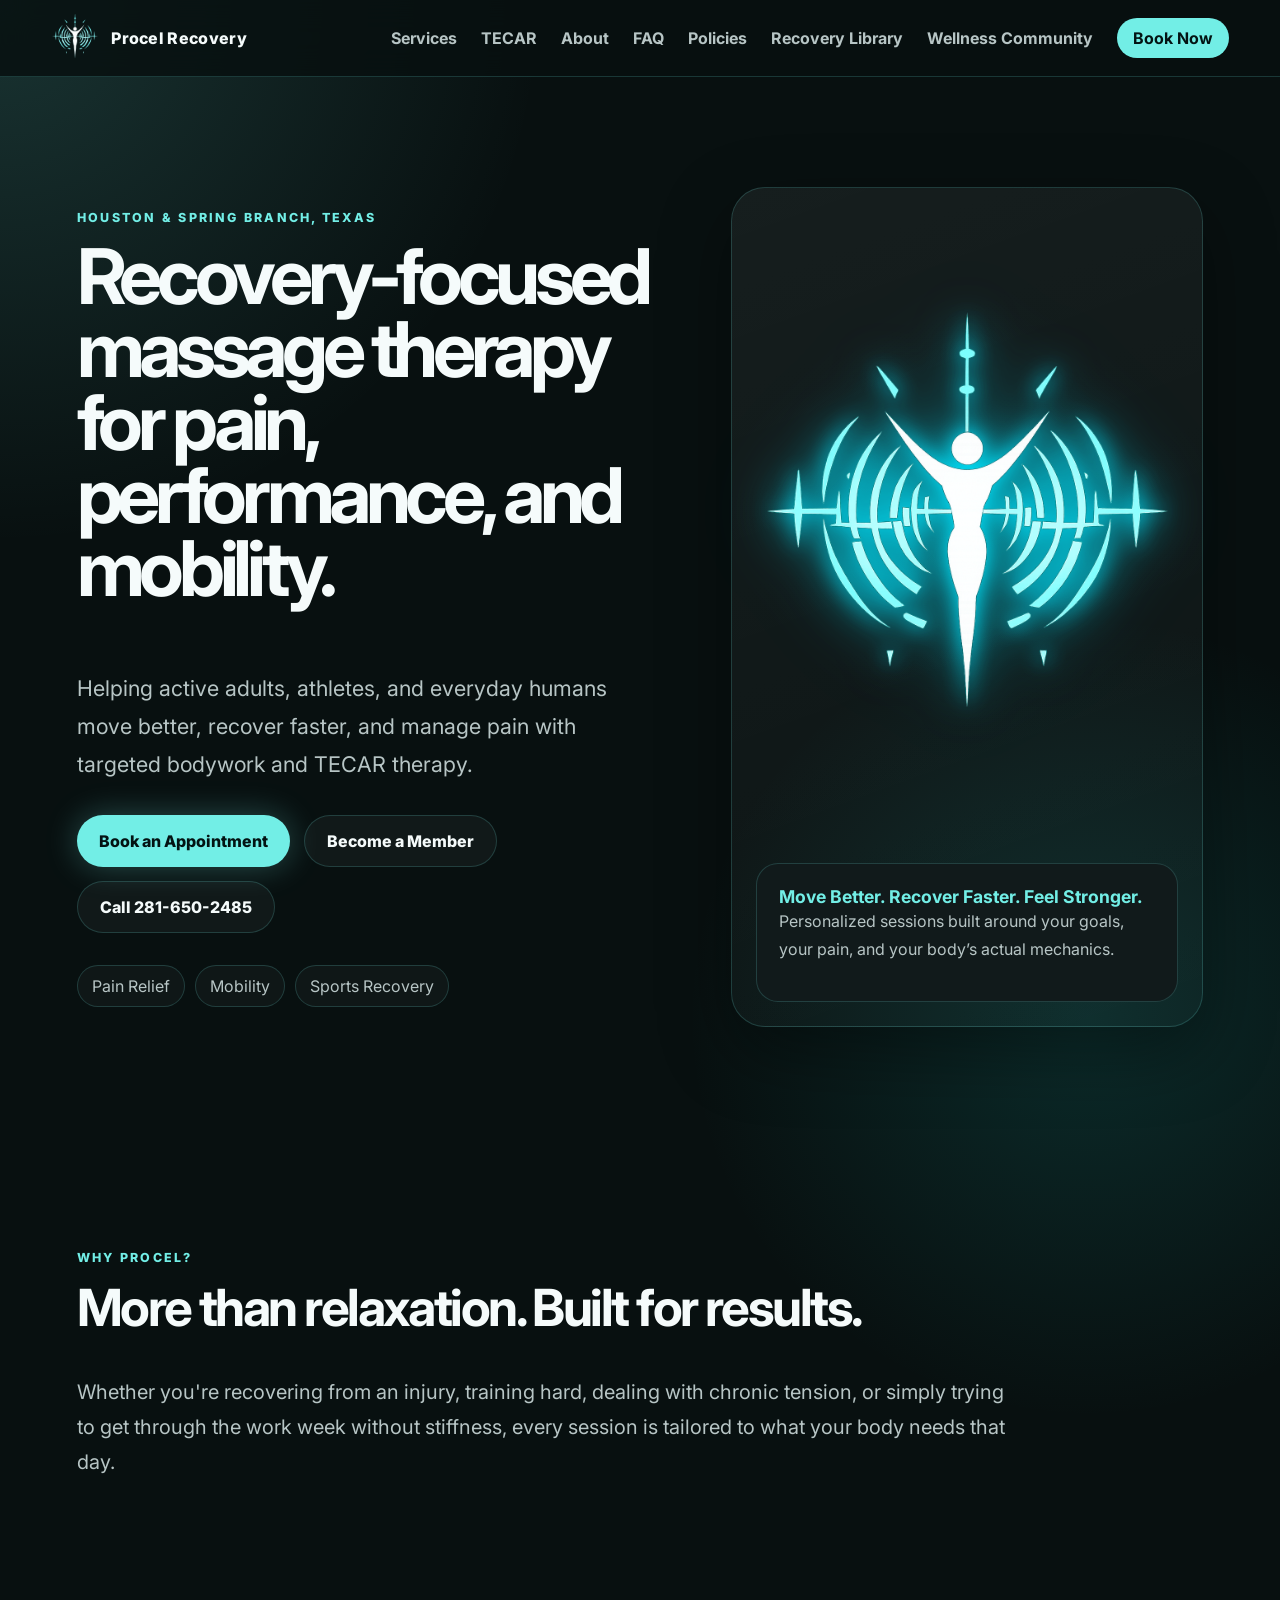
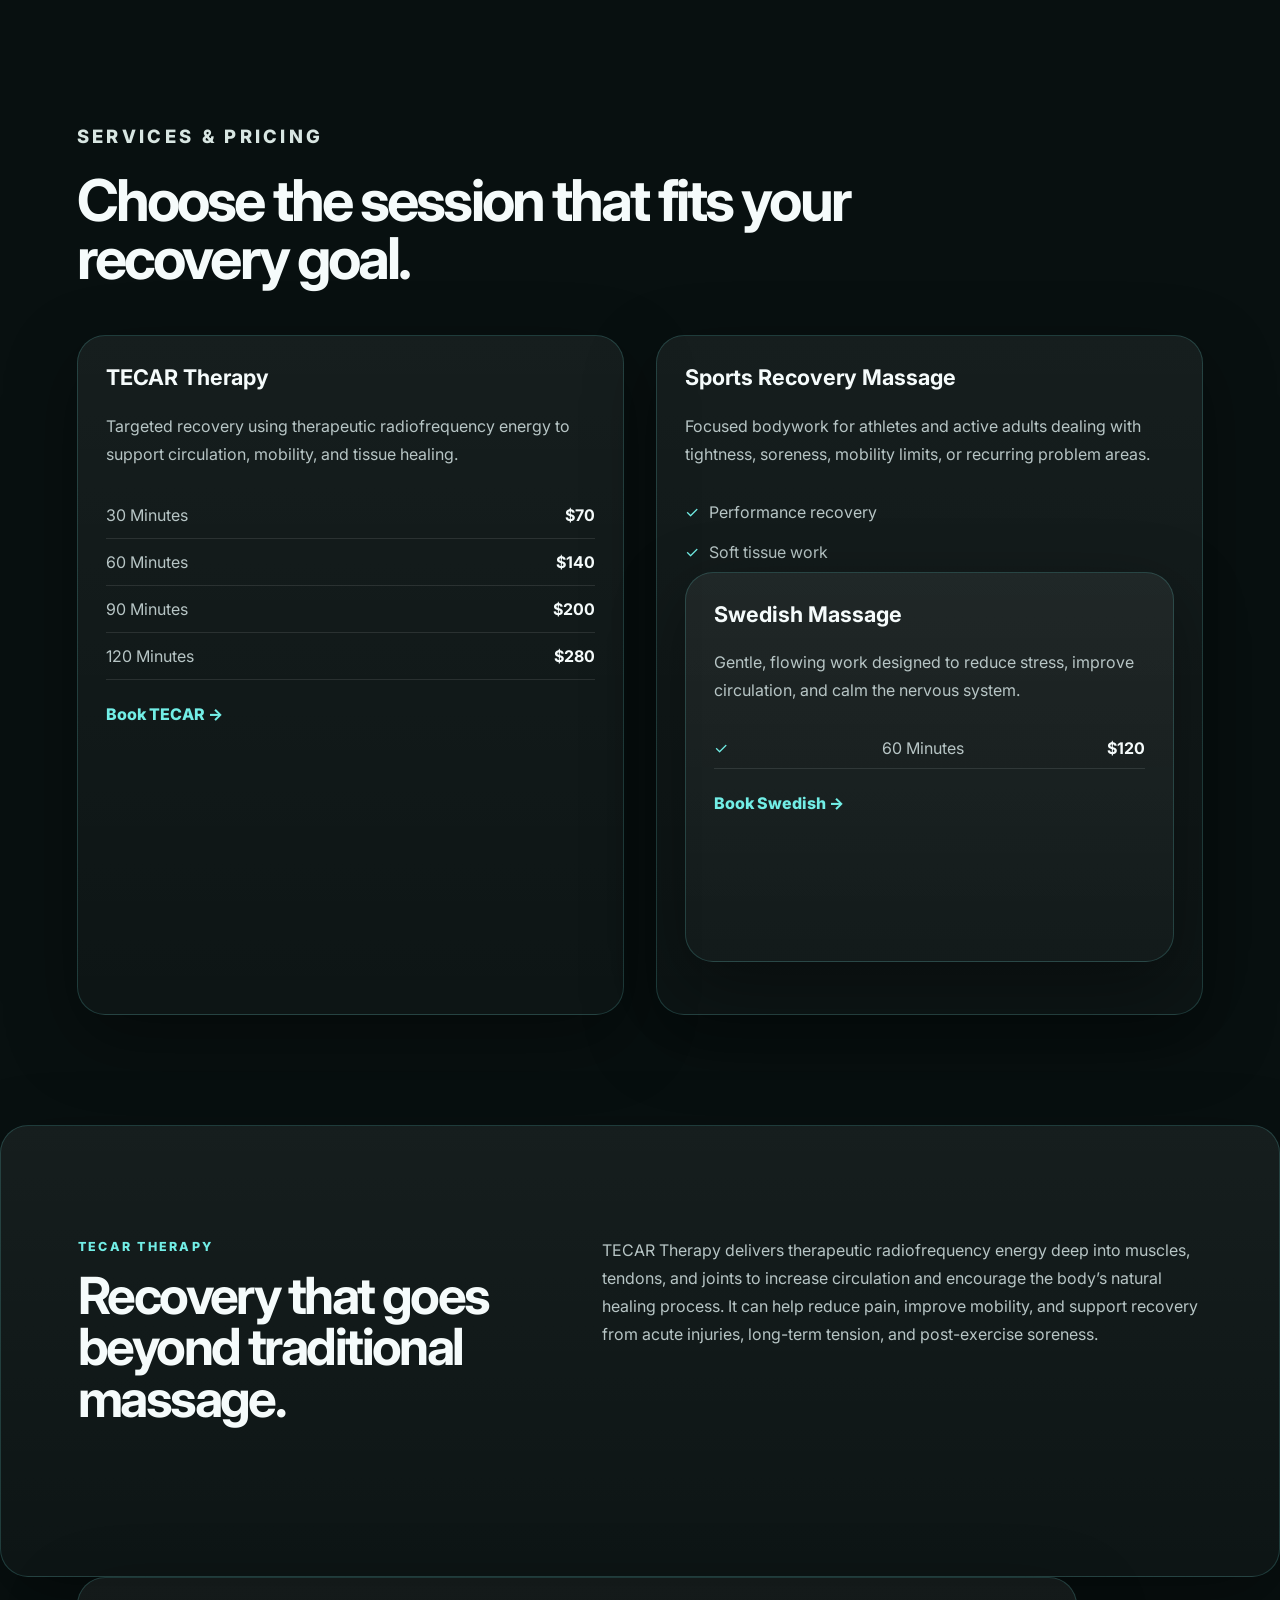
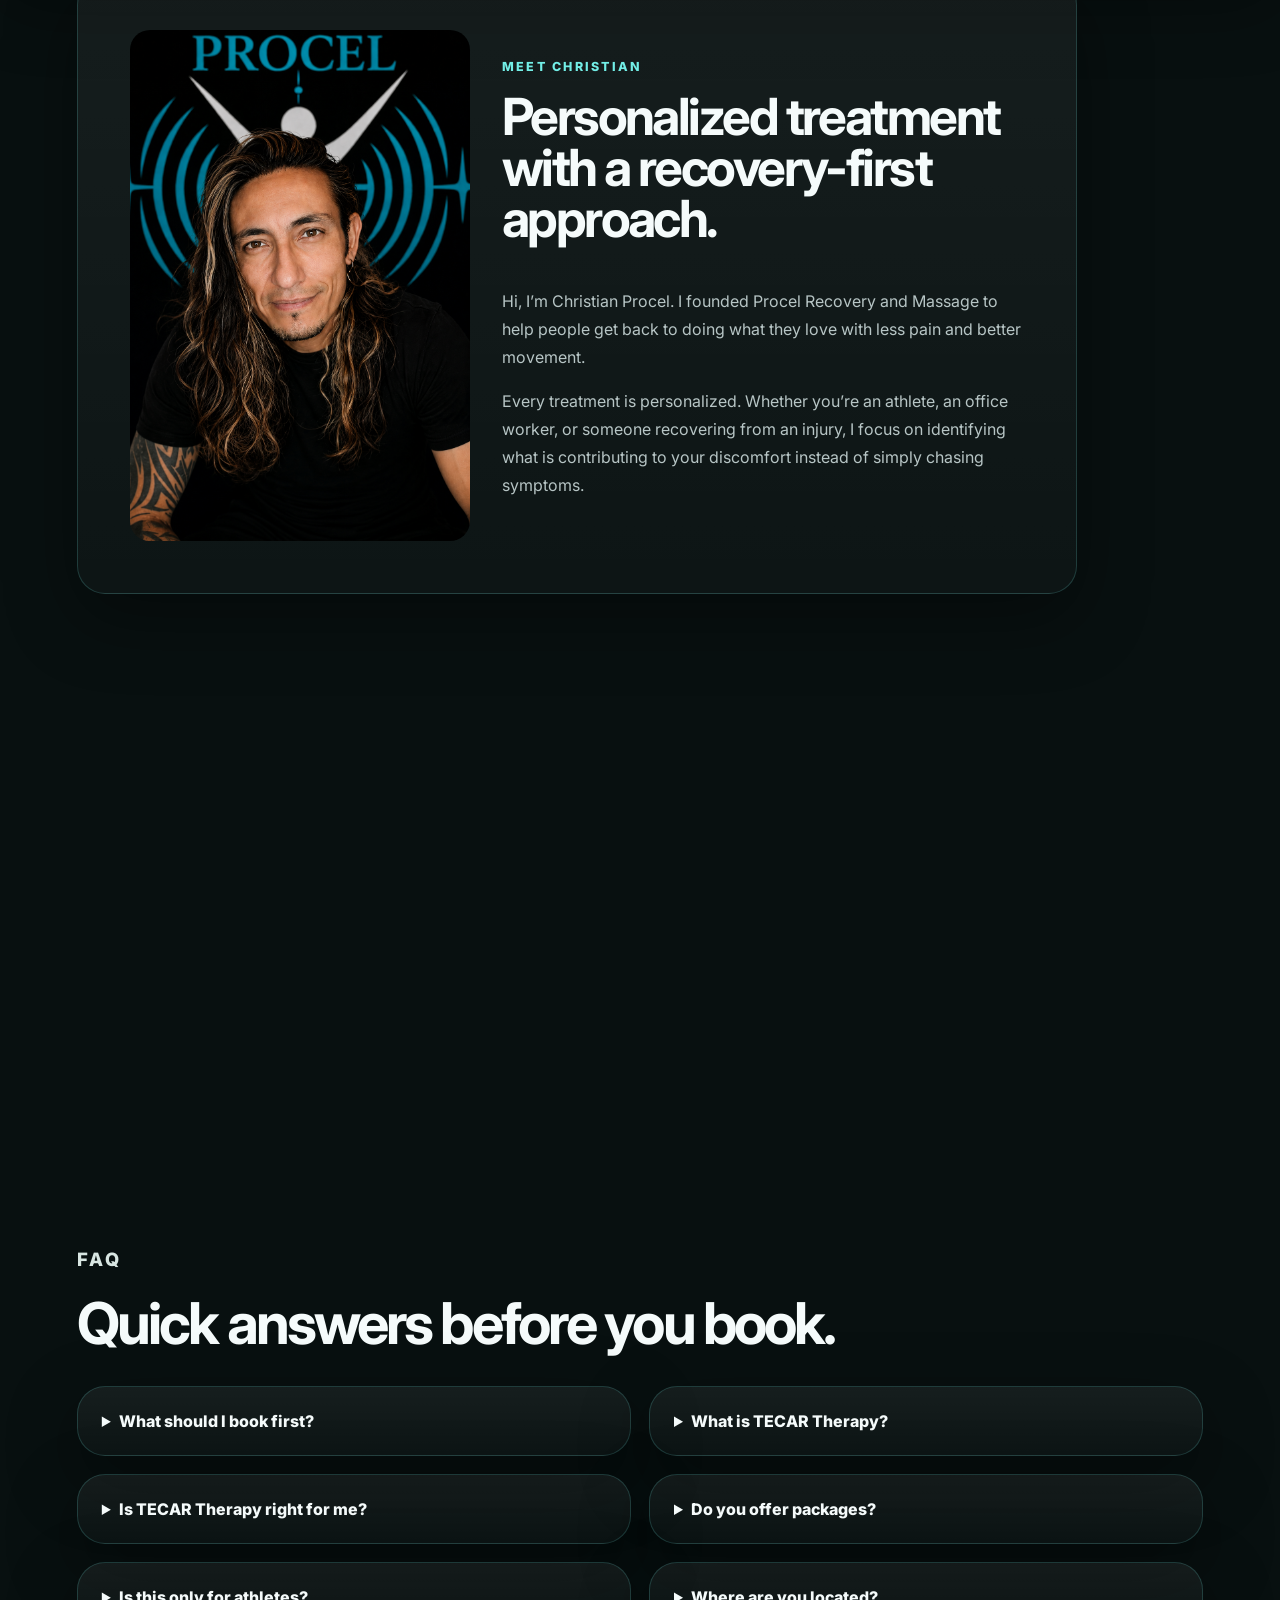
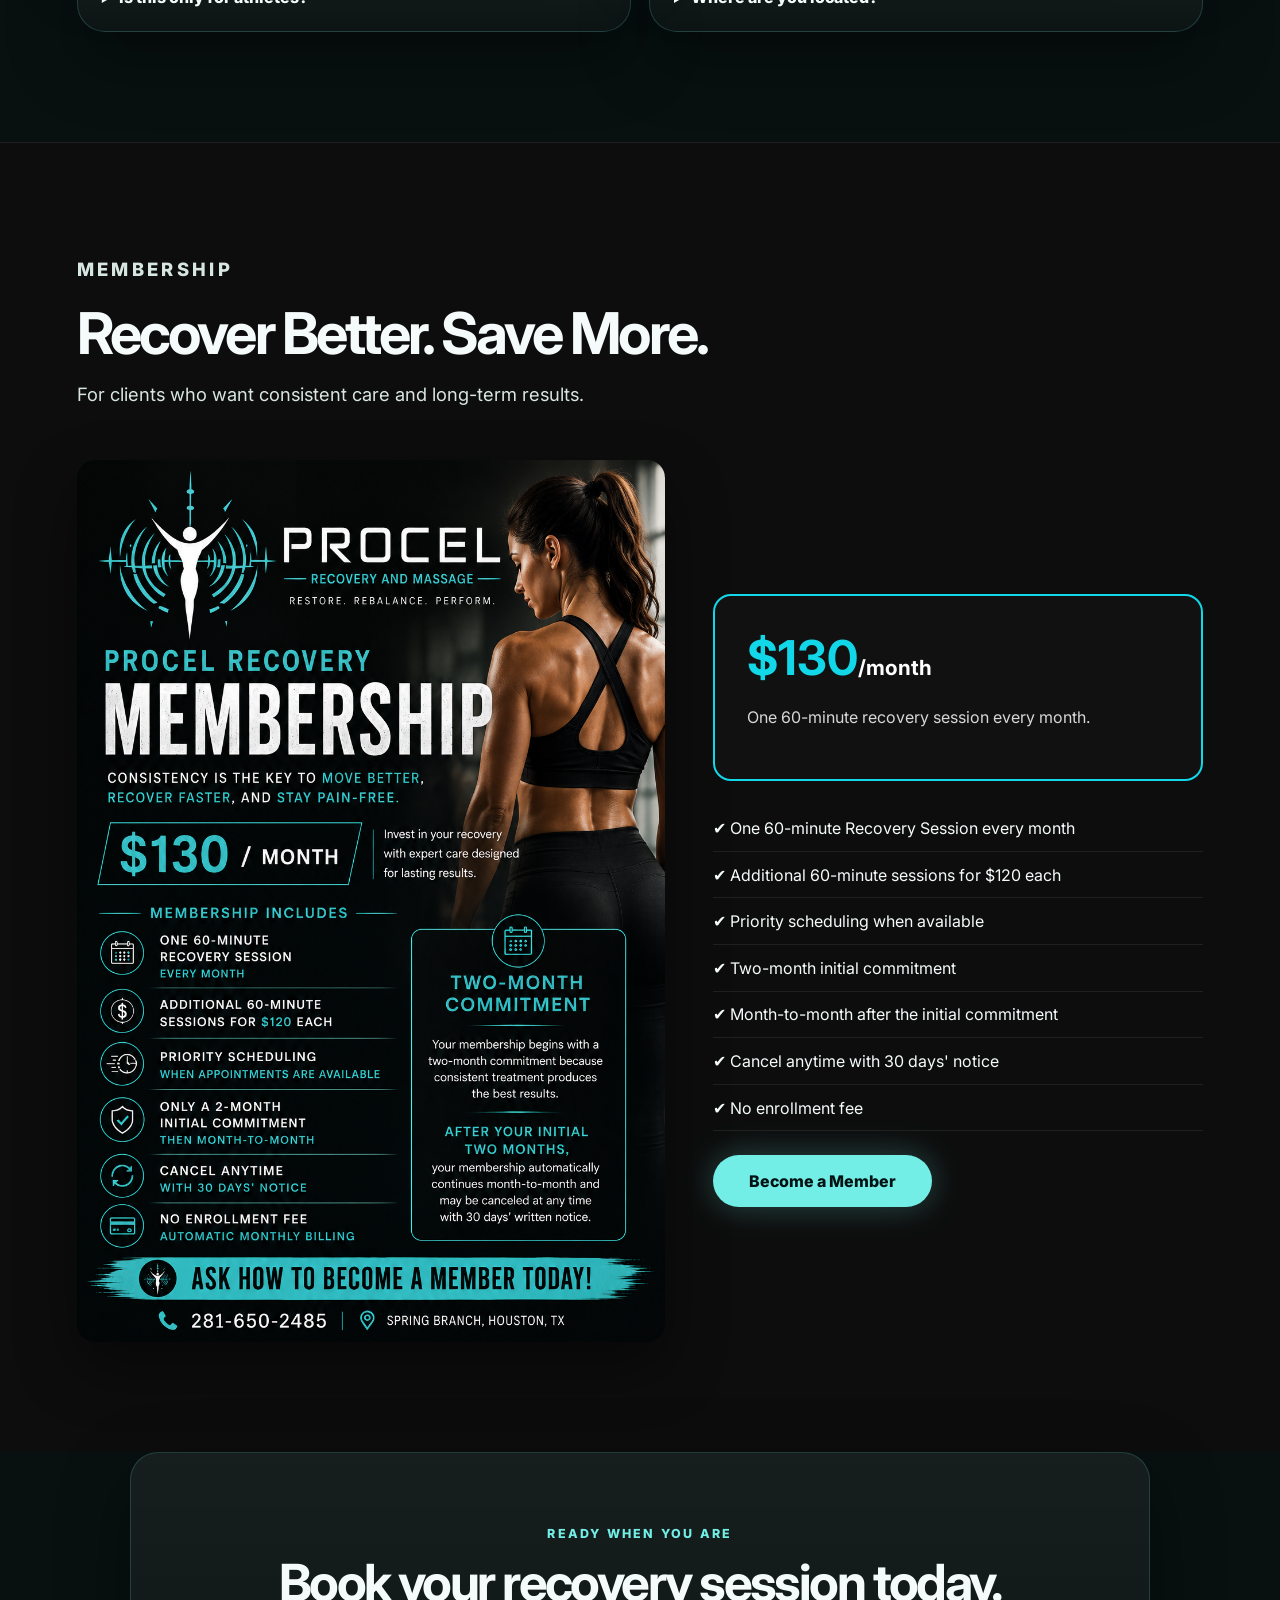
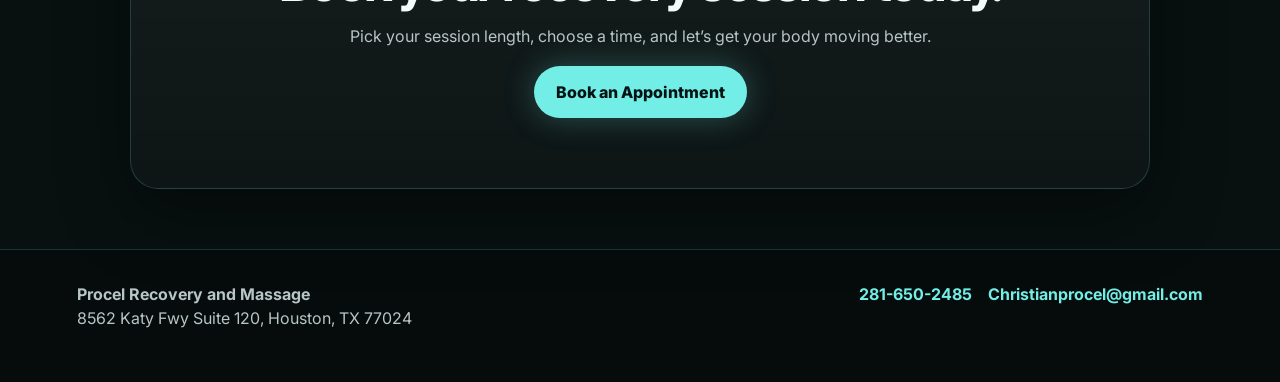
==== commit 03facd50: "Update index.html" ====
--- a/index.html
+++ b/index.html
@@ -85,21 +85,24 @@
           <ul class="check-list">
             <li>Performance recovery</li>
             <li>Soft tissue work</li>
-            <li>Mobility support</li>
-          </ul>
-          <a class="text-link" href="https://ProcelRecovery.as.me/">Book Recovery Work →</a>
-        </article>
-
-        <article class="service-card reveal">
-          <h3>Swedish Massage</h3>
-          <p>Gentle, flowing work designed to reduce stress, improve circulation, and calm the nervous system.</p>
-          <ul class="price-list">
-            <li><span>60 Minutes</span><strong>$120</strong></li>
-          <section id="tecar" class="section-pad tecar reveal">
+           <article class="service-card reveal">
+  <h3>Swedish Massage</h3>
+  <p>Gentle, flowing work designed to reduce stress, improve circulation, and calm the nervous system.</p>
+  <ul class="price-list">
+    <li><span>60 Minutes</span><strong>$120</strong></li>
+  </ul>
+  <a class="text-link" href="https://ProcelRecovery.as.me/">Book Swedish →</a>
+</article>
+
+      </div>
+    </section>
+
+<section id="tecar" class="section-pad tecar reveal">
   <div>
     <p class="eyebrow">TECAR Therapy</p>
     <h2>Recovery that goes beyond traditional massage.</h2>
   </div>
+
   <p>TECAR Therapy delivers therapeutic radiofrequency energy deep into muscles, tendons, and joints to increase circulation and encourage the body’s natural healing process. It can help reduce pain, improve mobility, and support recovery from acute injuries, long-term tension, and post-exercise soreness.</p>
 </section>
 
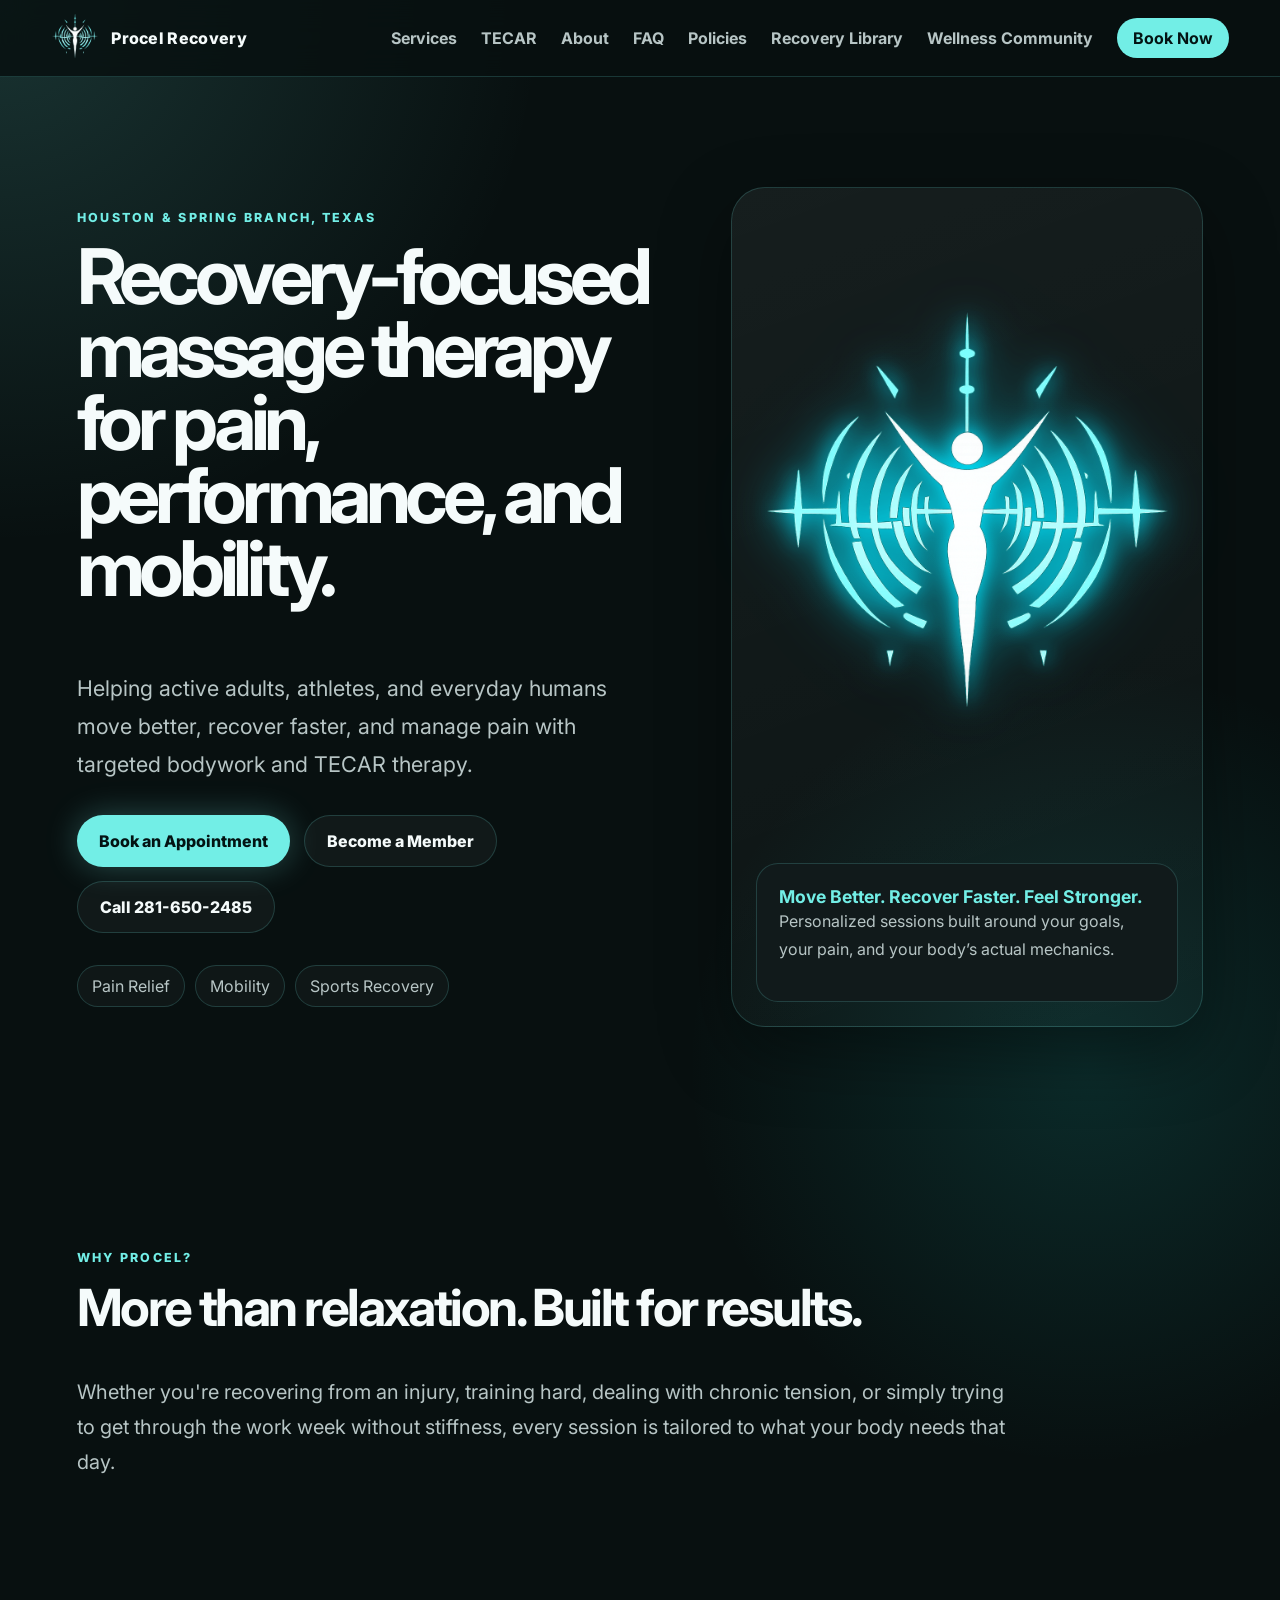
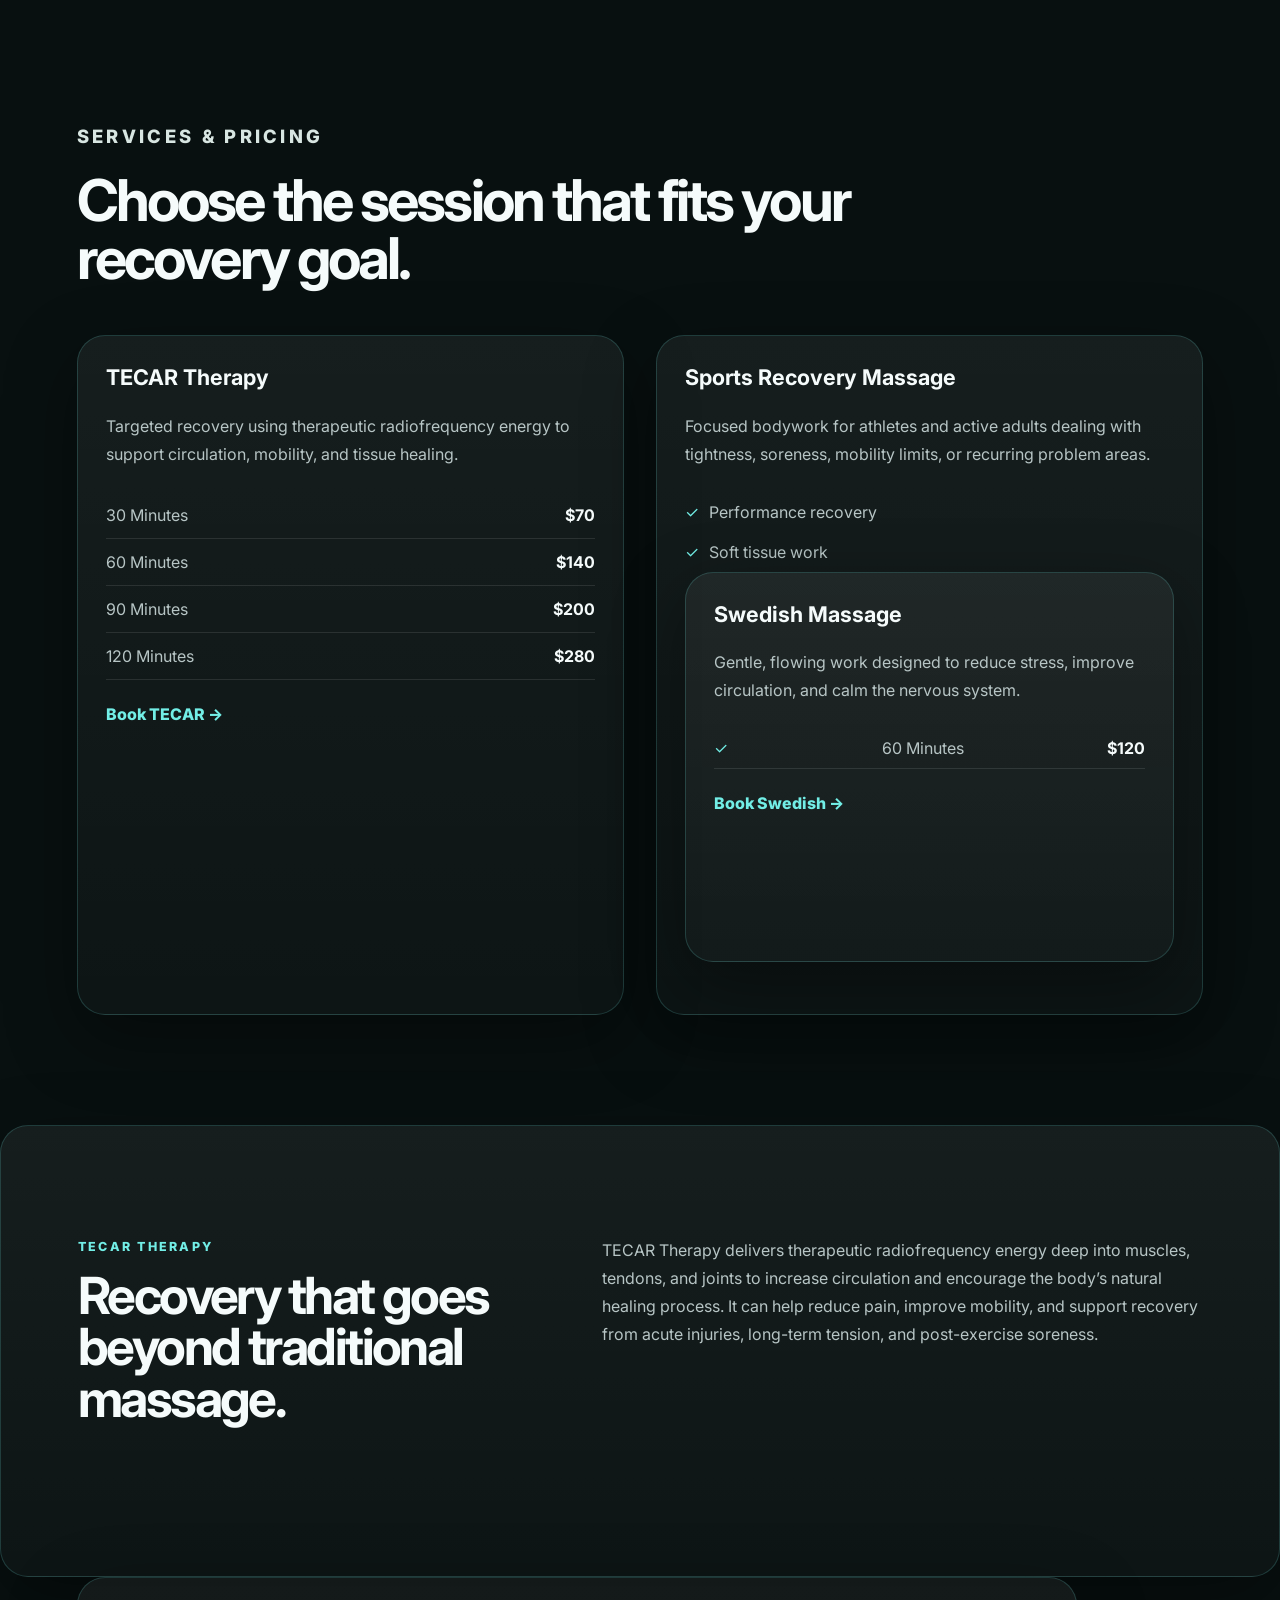
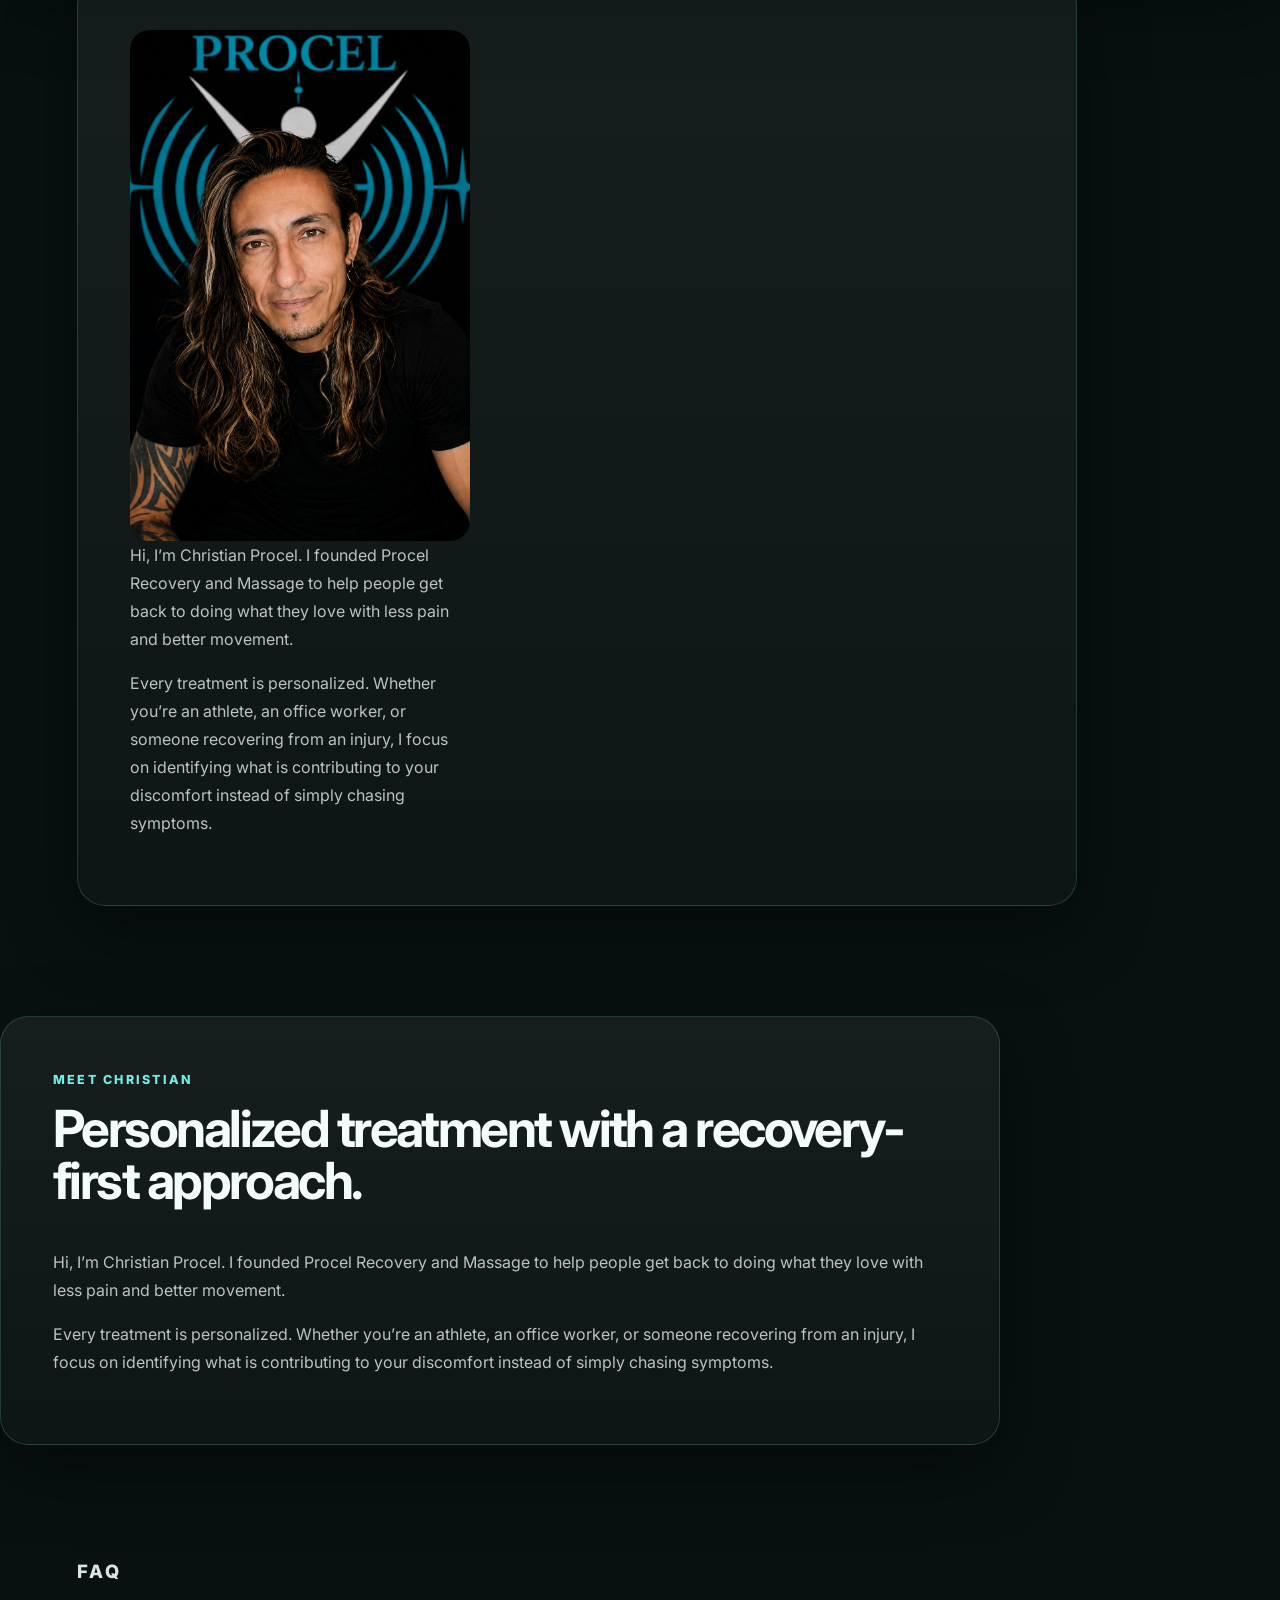
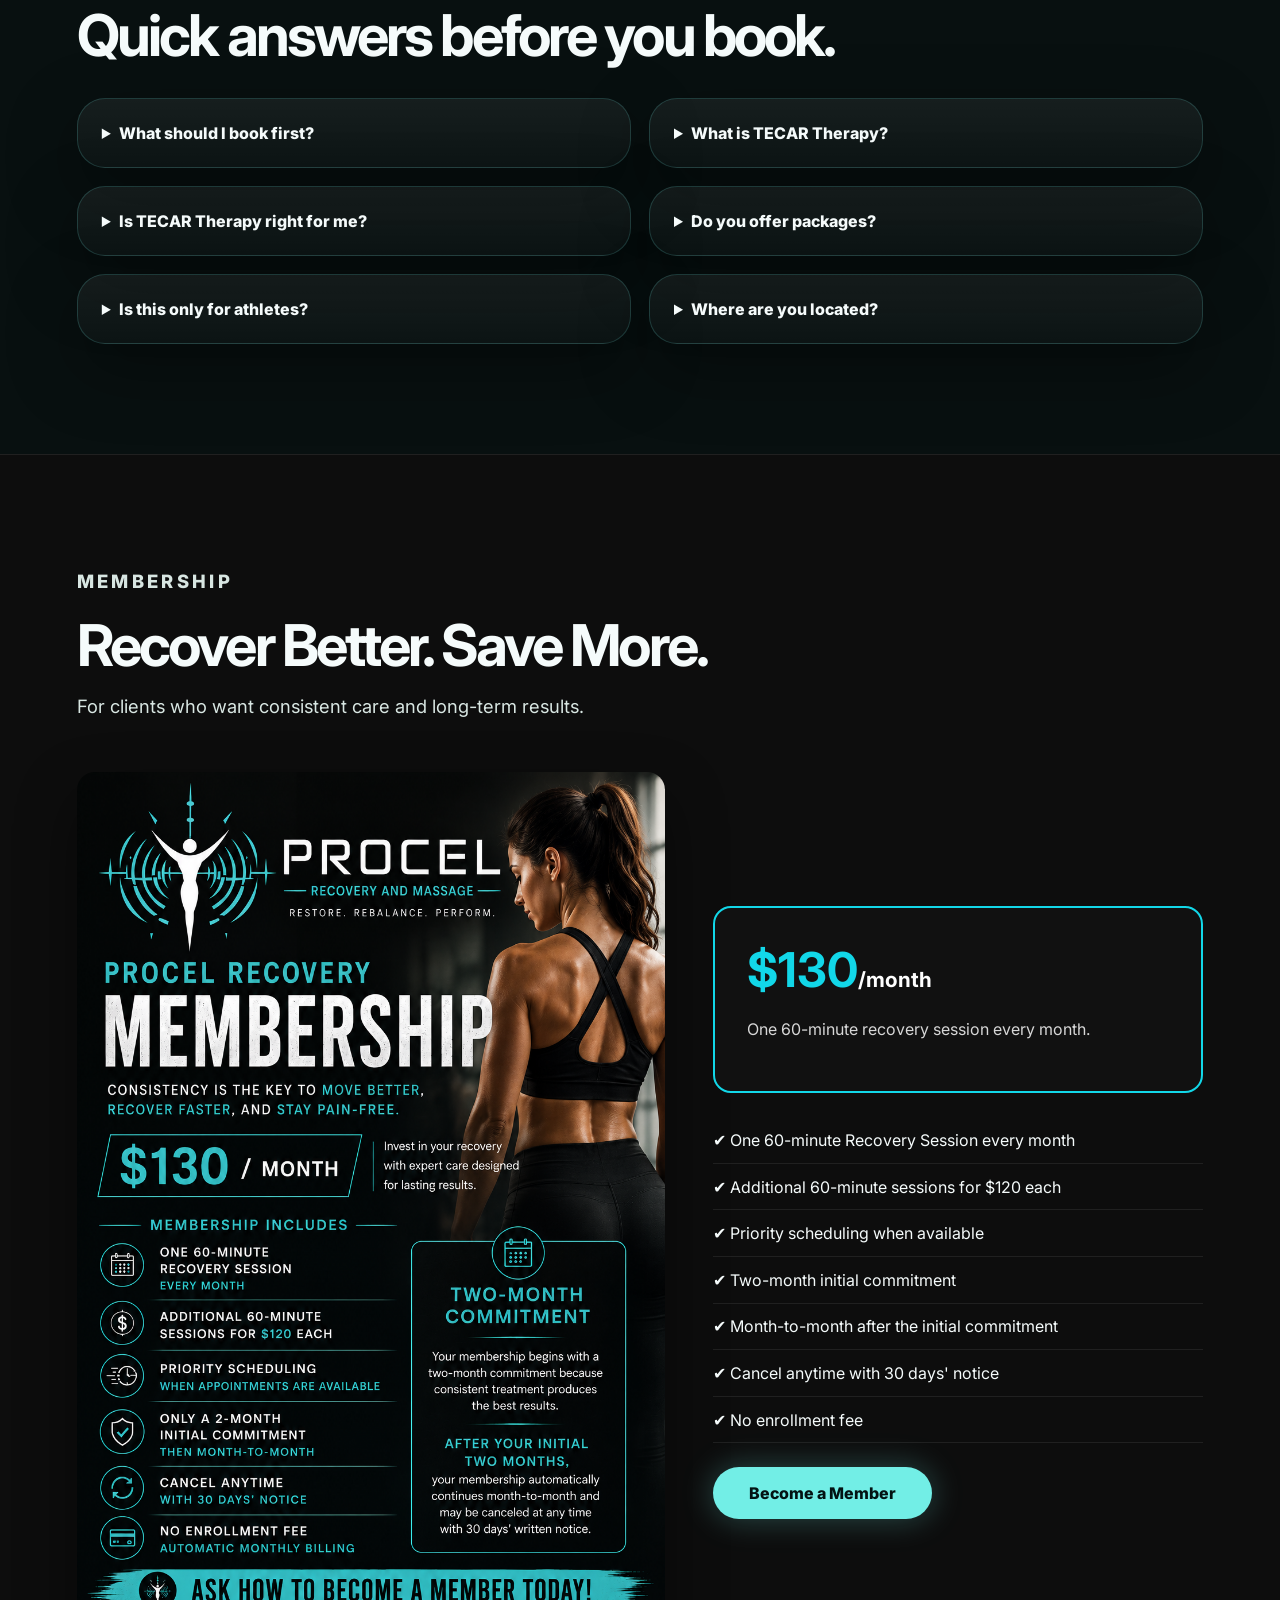
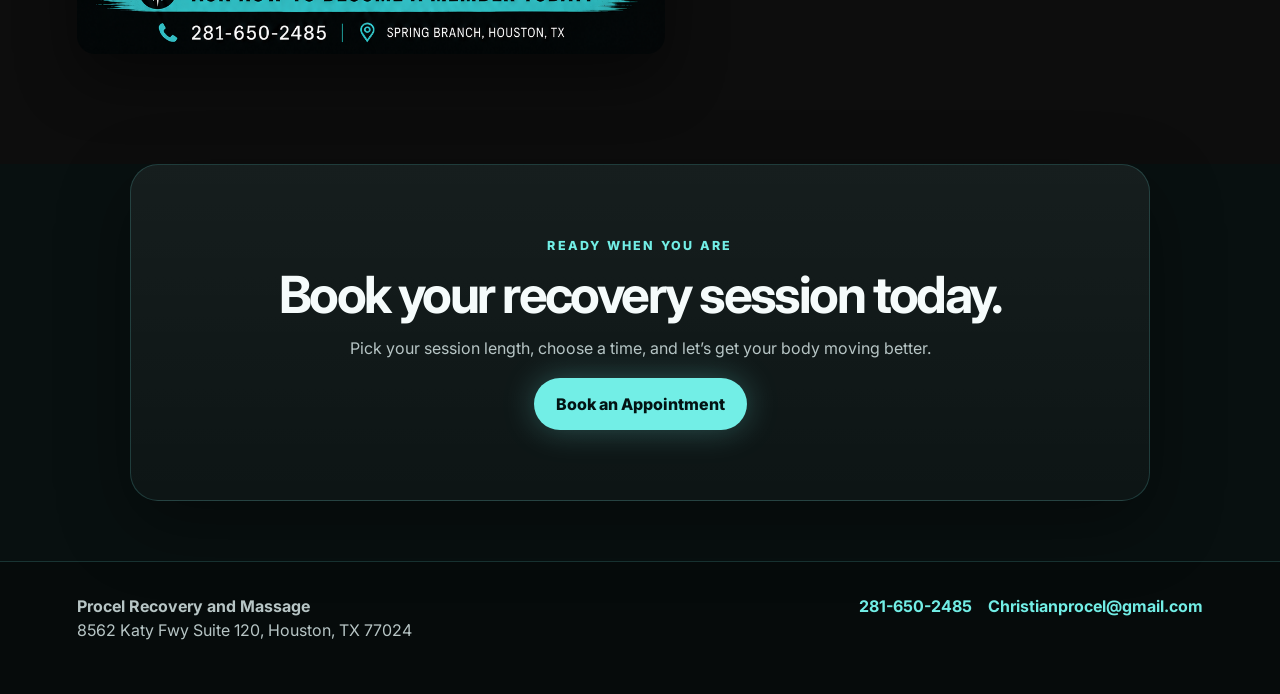
==== commit bd93c13c: "Update index.html" ====
--- a/index.html
+++ b/index.html
@@ -111,12 +111,7 @@
 
     <div class="about-photo">
       <img src="Christian-Procel.png" alt="Christian Procel, founder of Procel Recovery and Massage">
-    </div>
-
-    <div class="about-content">
-      <p class="eyebrow">Meet Christian</p>
-      <h2>Personalized treatment with a recovery-first approach.</h2>
-
+   
       <p>Hi, I’m Christian Procel. I founded Procel Recovery and Massage to help people get back to doing what they love with less pain and better movement.</p>
 
       <p>Every treatment is personalized. Whether you’re an athlete, an office worker, or someone recovering from an injury, I focus on identifying what is contributing to your discomfort instead of simply chasing symptoms.</p>
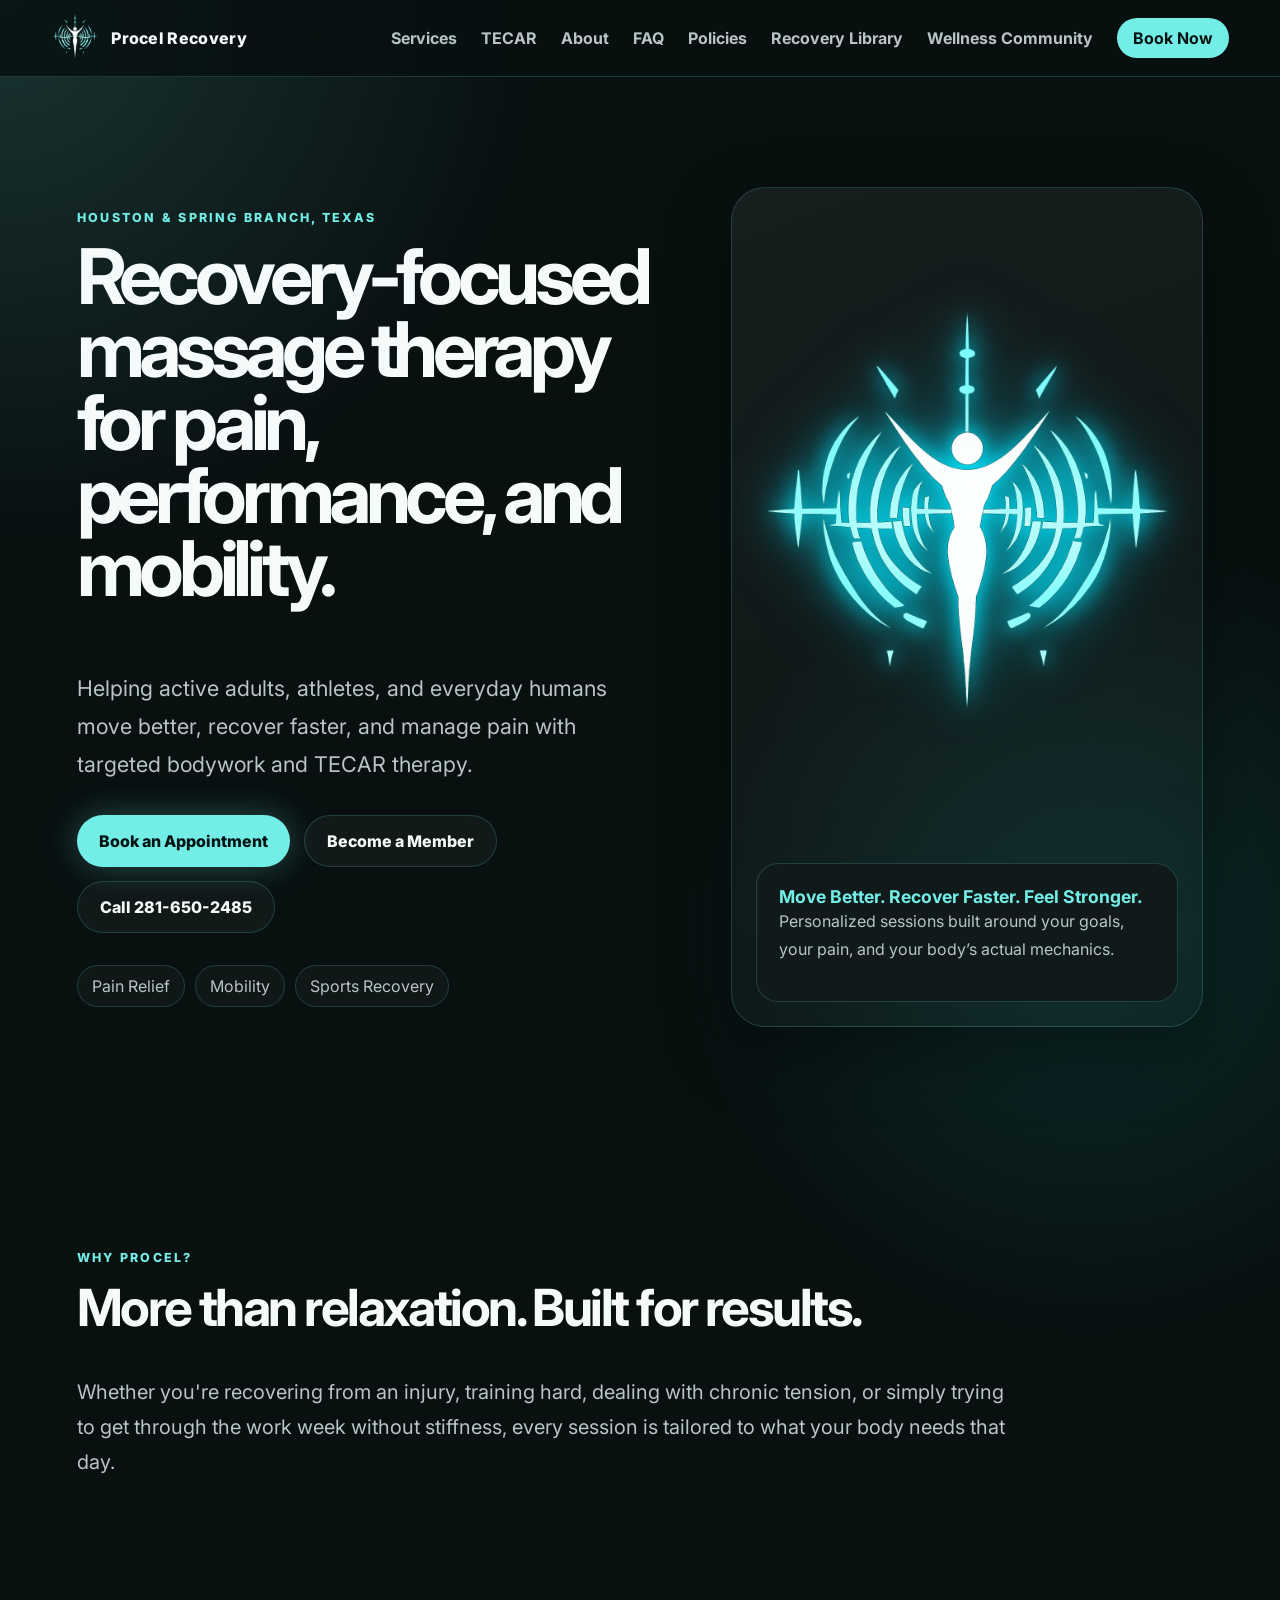
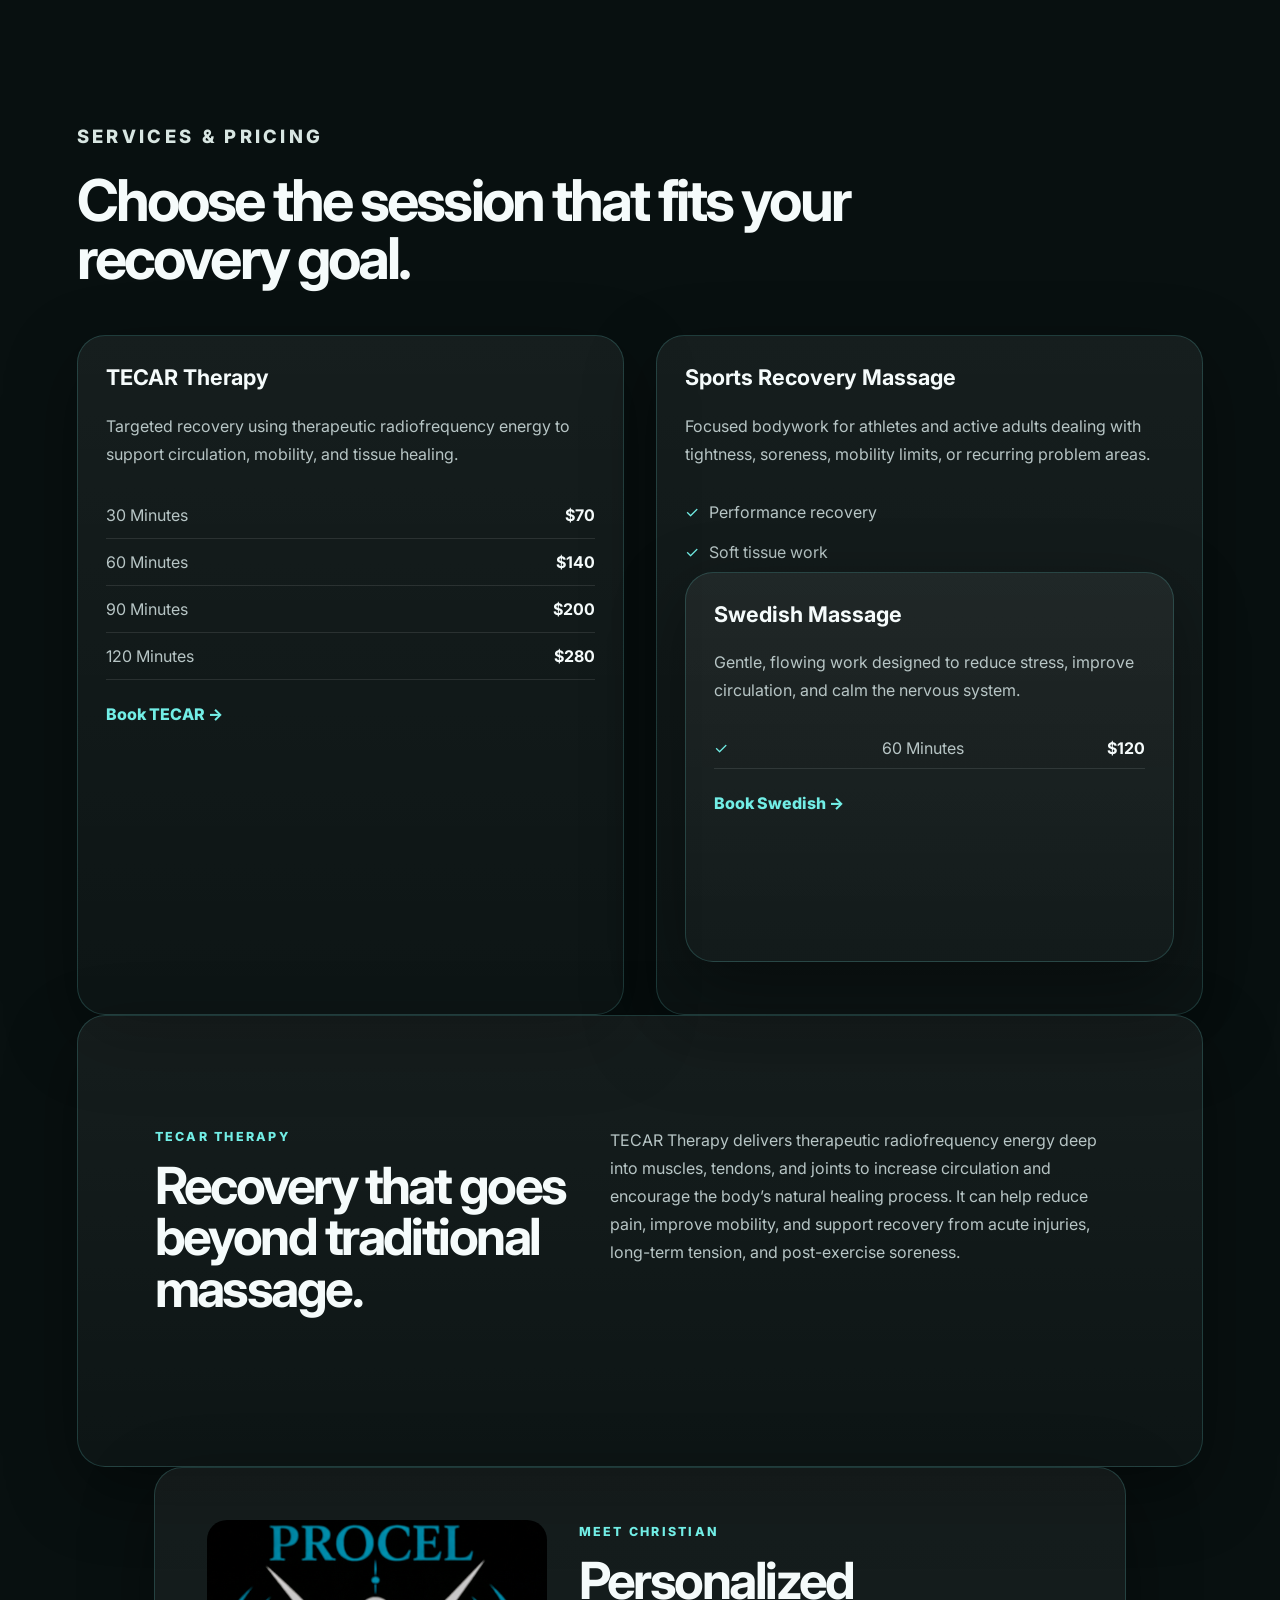
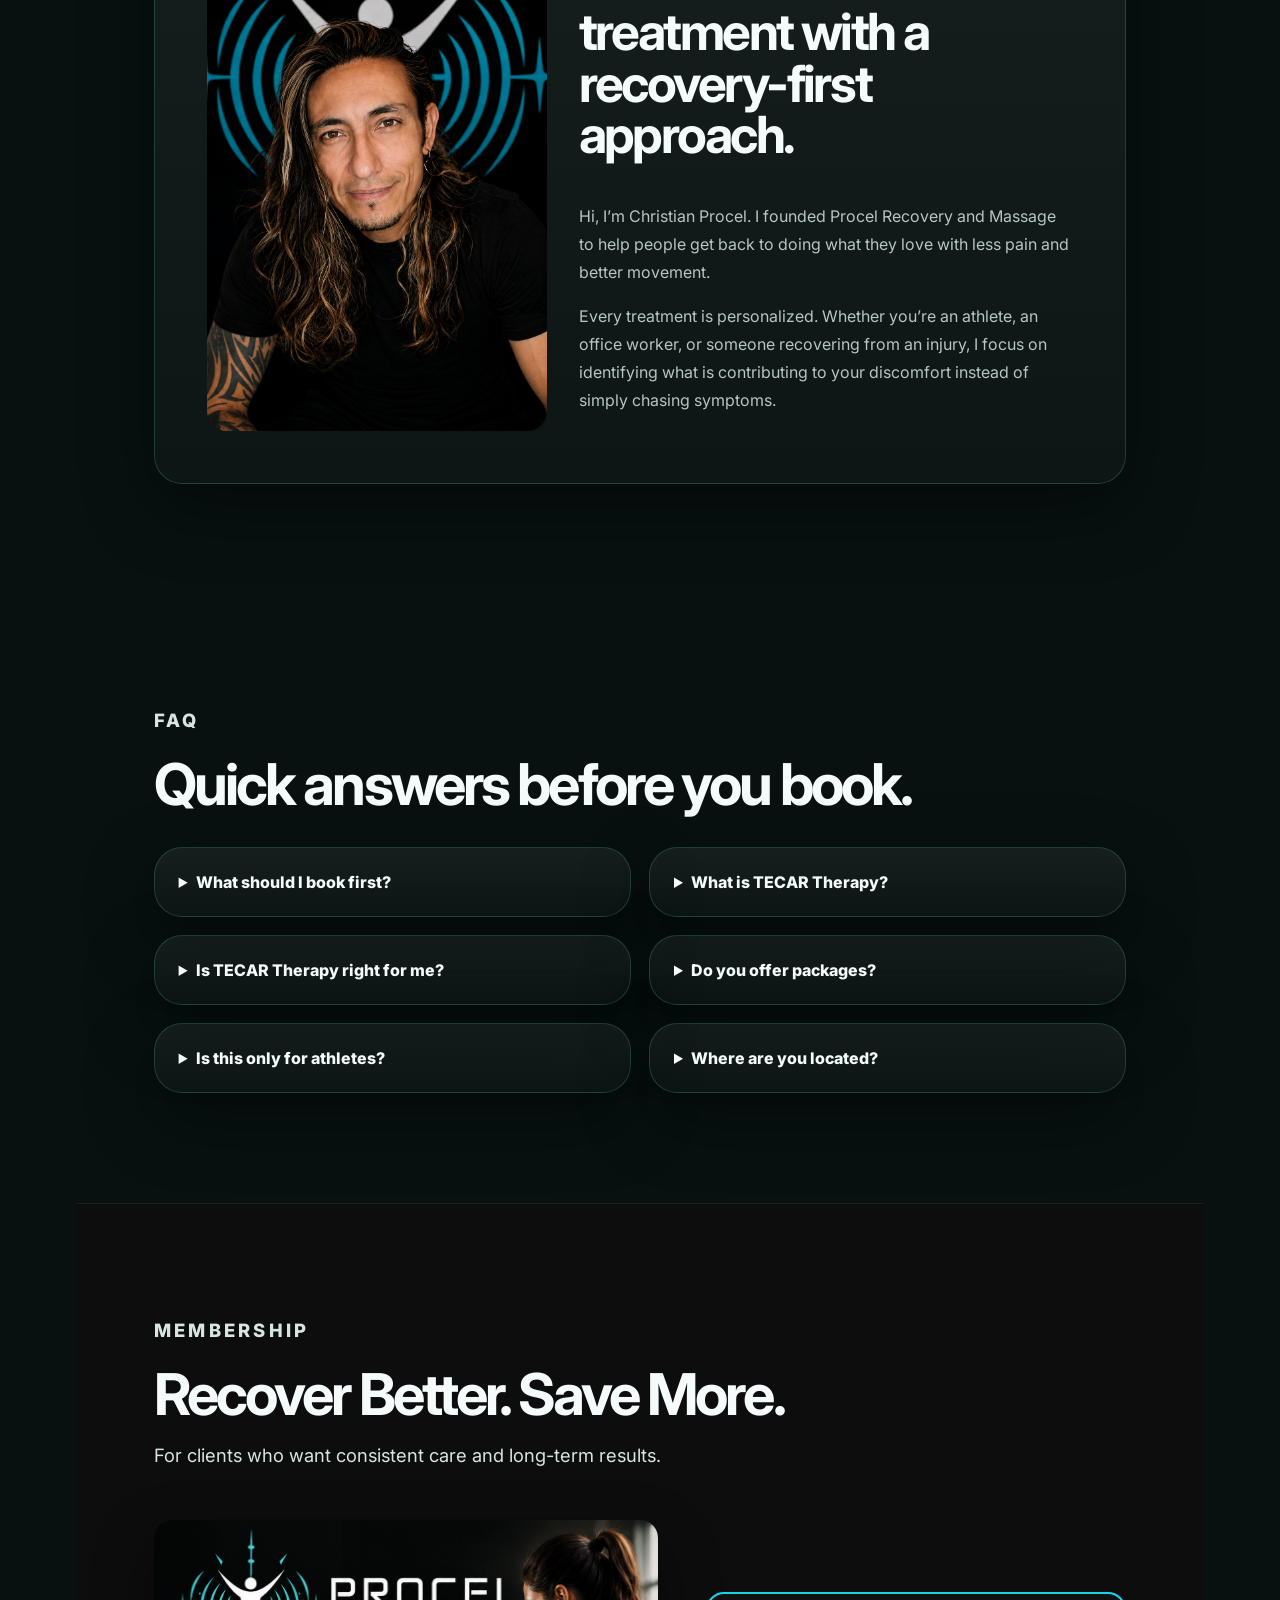
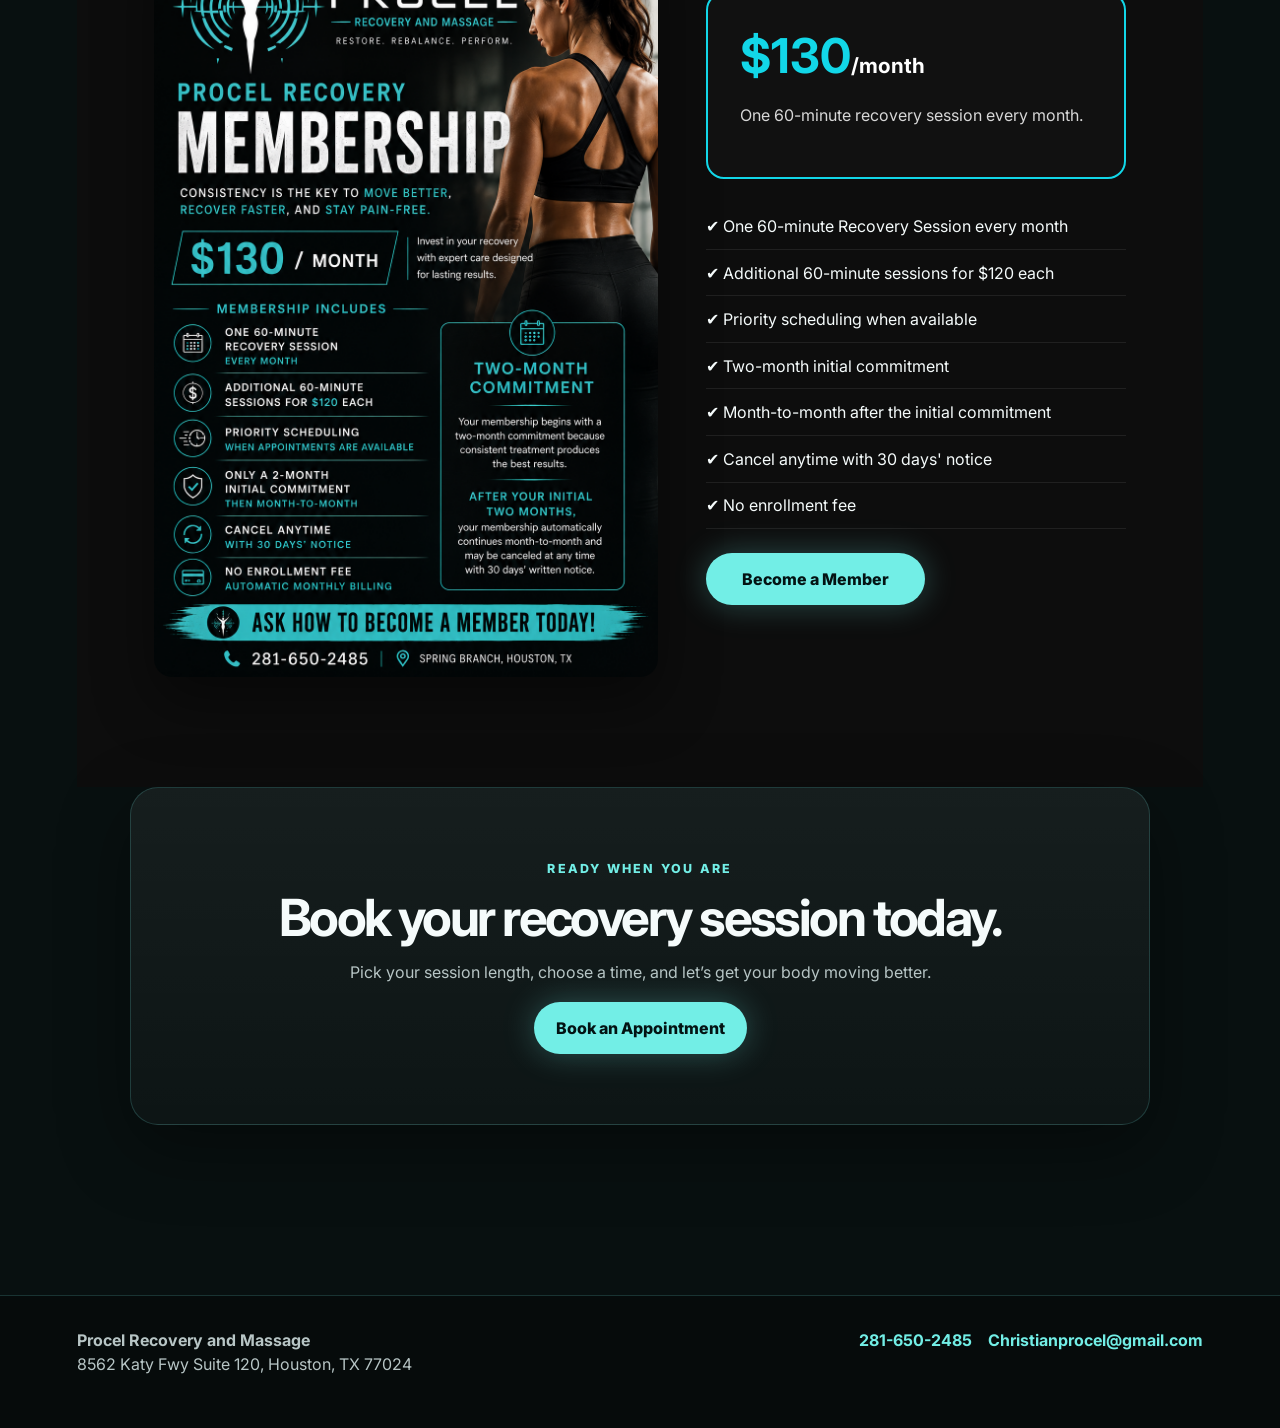
==== commit 46ea58a8: "Update index.html" ====
--- a/index.html
+++ b/index.html
@@ -95,9 +95,7 @@
 </article>
 
       </div>
-    </section>
-
-<section id="tecar" class="section-pad tecar reveal">
+    <section id="tecar" class="section-pad tecar reveal">
   <div>
     <p class="eyebrow">TECAR Therapy</p>
     <h2>Recovery that goes beyond traditional massage.</h2>
@@ -111,7 +109,12 @@
 
     <div class="about-photo">
       <img src="Christian-Procel.png" alt="Christian Procel, founder of Procel Recovery and Massage">
-   
+    </div>
+
+    <div class="about-content">
+      <p class="eyebrow">Meet Christian</p>
+      <h2>Personalized treatment with a recovery-first approach.</h2>
+
       <p>Hi, I’m Christian Procel. I founded Procel Recovery and Massage to help people get back to doing what they love with less pain and better movement.</p>
 
       <p>Every treatment is personalized. Whether you’re an athlete, an office worker, or someone recovering from an injury, I focus on identifying what is contributing to your discomfort instead of simply chasing symptoms.</p>
@@ -119,15 +122,6 @@
 
   </div>
 </section>
-</section>
-      <div class="about-box reveal">
-        <p class="eyebrow">Meet Christian</p>
-        <h2>Personalized treatment with a recovery-first approach.</h2>
-        <p>Hi, I’m Christian Procel. I founded Procel Recovery and Massage to help people get back to doing what they love with less pain and better movement.</p>
-        <p>Every treatment is personalized. Whether you’re an athlete, an office worker, or someone recovering from an injury, I focus on identifying what is contributing to your discomfort instead of simply chasing symptoms.</p>
-      </div>
-    </section>
-
     <section id="faq" class="section-pad faq">
       <div class="section-heading reveal">
         <p class="eyebrow">FAQ</p>
